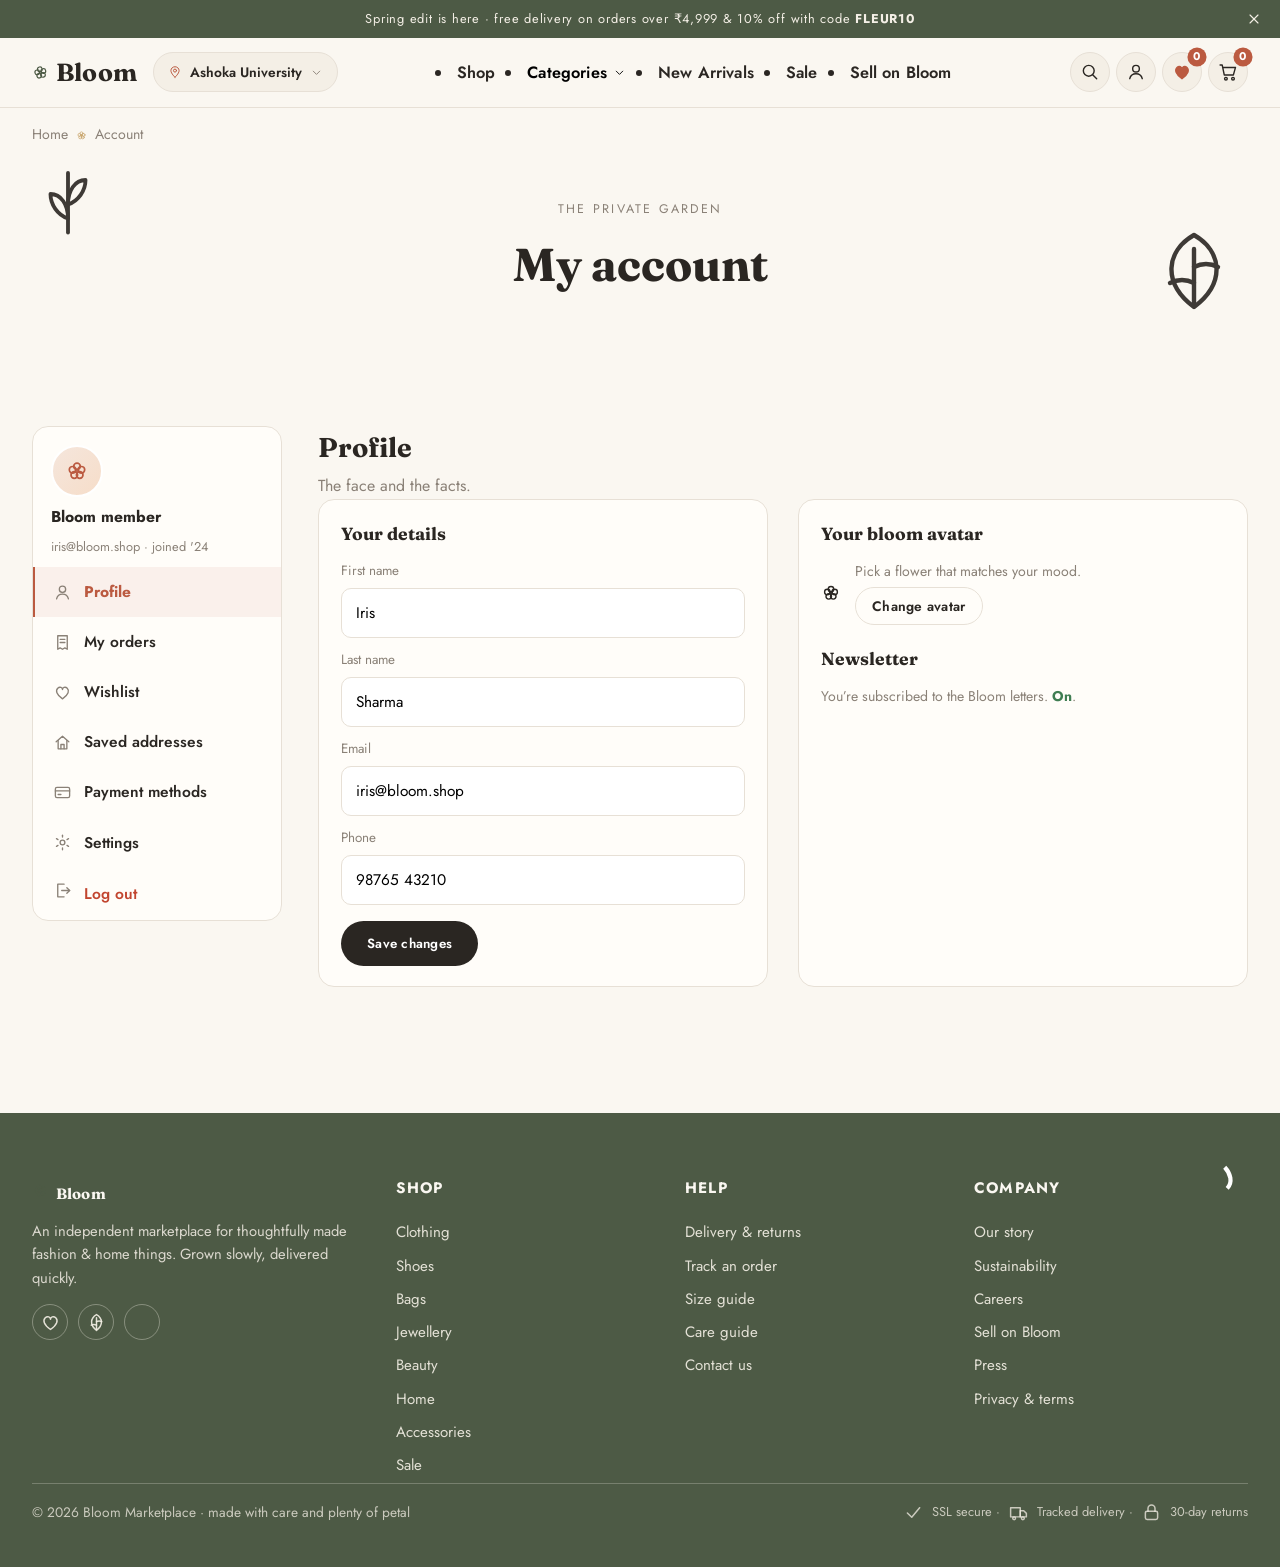
==== account.html @ 0a45152a "Bloom university marketplace: catalog, filters, INR/Indian sizes, SVG icons, Sell on Bloom - 75-prod" ====
<!DOCTYPE html>
<html lang="en">
<head>
<meta charset="UTF-8">
<meta name="viewport" content="width=device-width, initial-scale=1">
<link rel="icon" type="image/svg+xml" href="favicon.svg">
<link rel="apple-touch-icon" href="favicon.svg">
<title>My account · Bloom</title>
<meta name="description" content="Manage your Bloom account, orders and saved items.">
<link rel="preconnect" href="https://fonts.googleapis.com">
<link rel="preconnect" href="https://fonts.gstatic.com" crossorigin>
<link href="https://fonts.googleapis.com/css2?family=Fraunces:opsz,wght@9..144,100..900&family=Jost:ital,wght@0,200..600;1,200..600&display=swap" rel="stylesheet">
<link rel="stylesheet" href="css/style.css?v=20260916j">
<link rel="stylesheet" href="css/responsive.css?v=20260916j">
</head>
<body data-page="account">

<div id="app-header"></div>

<main>
  <div class="container">
    <nav class="breadcrumbs" aria-label="Breadcrumb">
      <a href="index.html">Home</a><span class="sep" data-icon="flower" data-icon-class="i-xs"></span><span class="crumb-current">Account</span>
    </nav>
  </div>

  <section class="page-hero">
    <span class="deco-leaf-tl" data-icon="sprig"></span>
    <span class="deco-leaf-c" style="right:3%;bottom:6%" data-icon="leaf"></span>
    <div class="container">
      <p class="eyebrow">the private garden</p>
      <h1>My account</h1>
    </div>
  </section>

  <section class="section">
    <div class="container">
      <div class="acct-layout">

        <!-- ====== SIDE NAV ====== -->
        <nav class="acct-nav" aria-label="Account sections">
          <div class="acct-face">
            <span class="avatar acct-avatar-big" data-icon="flower"></span>
            <b>Bloom member</b>
            <small>iris@bloom.shop · joined '24</small>
          </div>
          <a href="#" data-tab="profile" class="on"><span class="acct-ico" data-icon="user"></span> Profile</a>
          <a href="#" data-tab="orders"><span class="acct-ico" data-icon="orders"></span> My orders</a>
          <a href="#" data-tab="wishlist"><span class="acct-ico" data-icon="heart"></span> Wishlist</a>
          <a href="#" data-tab="addresses"><span class="acct-ico" data-icon="home"></span> Saved addresses</a>
          <a href="#" data-tab="payments"><span class="acct-ico" data-icon="card"></span> Payment methods</a>
          <a href="#" data-tab="settings"><span class="acct-ico" data-icon="settings"></span> Settings</a>
          <a href="index.html" data-logout style="color:var(--danger)"><span><span class="acct-ico" data-icon="logout"></span></span> Log out</a>
        </nav>

        <!-- ====== PANELS ====== -->
        <div class="acct-panels">

          <div class="acct-panel on" data-panel="profile">
            <h2>Profile</h2>
            <p class="panel-sub">The face and the facts.</p>
            <div class="profile-grid">
              <div class="profile-card">
                <h3>Your details</h3>
                <form class="profile-form">
                  <label class="field"><span>First name</span><input type="text" name="fname" value="Iris" placeholder="First name"></label>
                  <label class="field"><span>Last name</span><input type="text" name="lname" value="Sharma" placeholder="Last name"></label>
                  <label class="field"><span>Email</span><input type="email" name="email" value="iris@bloom.shop"></label>
                  <label class="field"><span>Phone</span><input type="tel" name="phone" value="98765 43210"></label>
                  <button class="btn btn-primary" type="submit">Save changes</button>
                </form>
              </div>
              <div class="profile-card">
                <h3>Your bloom avatar</h3>
                <div class="avatar-edit">
                  <span class="avatar acct-avatar-big" style="font-size:2rem" data-icon="flower"></span>
                  <div>
                    <p style="color:var(--muted);font-size:.88rem">Pick a flower that matches your mood.</p>
                    <button class="btn btn-light btn-sm" data-change-avatar type="button">Change avatar</button>
                  </div>
                </div>
                <h3 style="margin-top:20px">Newsletter</h3>
                <p style="color:var(--muted);font-size:.88rem">You’re subscribed to the Bloom letters. <b style="color:var(--good)">On</b>.</p>
              </div>
            </div>
          </div>

          <div class="acct-panel" data-panel="orders">
            <h2>My orders</h2>
            <p class="panel-sub">Everything you’ve ever wrapped up.</p>
            <div class="orders-wrap" style="margin-top:14px"></div>
          </div>

          <div class="acct-panel" data-panel="wishlist">
            <h2>Wishlist</h2>
            <p class="panel-sub"><span class="wishlist-count">0 items</span> saved for later.</p>
            <div class="acct-wishlist-wrap" style="margin-top:16px"></div>
          </div>

          <div class="acct-panel" data-panel="addresses">
            <h2>Saved addresses</h2>
            <p class="panel-sub">Your delivery spots, kept tidy.</p>
            <div class="addresses-wrap" style="margin-top:16px;display:grid;gap:16px"></div>
          </div>

          <div class="acct-panel" data-panel="payments">
            <h2>Payment methods</h2>
            <p class="panel-sub">Cards and accounts on file.</p>
            <div class="payments-wrap" style="margin-top:16px;display:grid;gap:16px"></div>
          </div>

          <div class="acct-panel" data-panel="settings">
            <h2>Settings</h2>
            <p class="panel-sub">Tune Bloom to taste.</p>
            <form class="settings-form" style="margin-top:14px">
              <div class="profile-card">
                <h3>Notifications</h3>
                <label class="filter-check"><input type="checkbox" data-setting="restock"><span><b>Restock alerts</b> <small style="color:var(--muted)">let me know when saved sizes return</small></span></label>
                <label class="filter-check"><input type="checkbox" data-setting="weekly" checked><span><b>Weekly Bloom letter</b> <small style="color:var(--muted)">the good, small-brand finds</small></span></label>
                <label class="filter-check"><input type="checkbox" data-setting="sale"><span><b>Sale whispers</b> <small style="color:var(--muted)">private access to markdowns</small></span></label>
              </div>
              <div class="profile-card">
                <h3>Privacy</h3>
                <label class="filter-check"><input type="checkbox" data-setting="personalised"><span><b>Personalised picks</b> <small style="color:var(--muted)">recommendations from your browsing</small></span></label>
                <label class="filter-check"><input type="checkbox" data-setting="third"><span><b>Data sharing</b> <small style="color:var(--muted)">share aggregated data with partners</small></span></label>
              </div>
              <button class="btn btn-primary" type="submit">Save settings</button>
            </form>
          </div>
        </div>
      </div>
    </div>
  </section>
</main>

<div id="app-footer"></div>

<script src="js/products.js?v=20260916j"></script>
<script src="js/marketplace.js?v=20260916j"></script>
<script src="js/app.js?v=20260916j"></script>
<script src="js/cart.js?v=20260916j"></script>
<script src="js/wishlist.js?v=20260916j"></script>
<script>App.applyAvatar();</script>
<script>App.boot()</script>
</body>
</html>
---- css/style.css ----
/* ============================================================
   Bloom · Marketplace
   Main stylesheet
   ============================================================ */

/* ---------- Design tokens ---------- */
:root {
  --cream: #faf7f1;
  --cream-2: #f4efe6;
  --paper: #fffdf9;
  --ink: #2a2622;
  --muted: #8a8177;
  --line: #e7e0d6;
  --rose: #bb5a40;
  --rose-soft: #d98a6f;
  --sage: #7c8a6f;
  --sage-deep: #4d5a45;
  --gold: #c9a56b;
  --blush: #f5e6dc;
  --good: #3f7d52;
  --danger: #c2452f;
  --radius: 16px;
  --radius-sm: 9px;
  --shadow: 0 10px 30px rgba(42, 38, 34, 0.12);
  --shadow-soft: 0 4px 16px rgba(42, 38, 34, 0.07);
  --font-display: 'Fraunces', 'Georgia', serif;
  --font-body: 'Jost', 'Avenir Next', 'Segoe UI', sans-serif;
  --nav-h: 74px;
}

/* ---------- Reset & base ---------- */
* { margin: 0; padding: 0; box-sizing: border-box; }
html { scroll-behavior: smooth; }
body {
  font-family: var(--font-body);
  background: var(--cream);
  color: var(--ink);
  font-size: 16px;
  line-height: 1.55;
  -webkit-font-smoothing: antialiased;
}
::selection { background: var(--rose); color: #fff; }

h1, h2, h3, h4 { font-family: var(--font-display); color: var(--ink); }
h1 { font-size: clamp(2.4rem, 5vw, 4rem); }
h2 { font-size: clamp(1.7rem, 3.4vw, 2.6rem); }
h3 { font-size: 1.35rem; }

a { color: inherit; text-decoration: none; }
button { font-family: var(--font-body); cursor: pointer; }
input, select, textarea { font-family: var(--font-body); }

img { display: block; max-width: 100%; }
.img-soft { filter: saturate(.86) sepia(.08) contrast(1.02); }

.container { width: min(1240px, 100% - 64px); margin: 0 auto; }
@media (min-width: 1400px) { .container { width: min(1280px, 100% - 96px); } }

.eyebrow {
  display: inline-flex; align-items: center; gap: 8px;
  font-size: .78rem; letter-spacing: .18em; text-transform: uppercase;
  color: var(--sage-deep);
}
.eyebrow::before, .eyebrow::after { font-size: .85rem; color: var(--gold); }

/* Hidden utility for screen readers */
.sr-only { position: absolute; width: 1px; height: 1px; overflow: hidden; clip: rect(0 0 0 0); }

/* ---------- Floral decorative SVG (reused) ---------- */
.deco-leaf-c, .deco-leaf-tl, .deco-flower {
  position: absolute; pointer-events: none; opacity: .9;
}
.deco-leaf-c { width: 96px; height: 96px; }
.deco-leaf-c svg, .deco-leaf-tl svg, .deco-flower svg { width: 100%; height: 100%; stroke-width: 1.1; }
.deco-leaf-tl { width: 84px; height: 84px; }
.deco-flower { width: 54px; height: 54px; }

/* Subtle botanical background (very light) */
.pattern-botanical {
  background-image: url("data:image/svg+xml,%3Csvg xmlns='http://www.w3.org/2000/svg' width='180' height='180' viewBox='0 0 180 180'%3E%3Cg fill='none' stroke='%23c9a56b' stroke-width='1.1' opacity='0.16'%3E%3Cpath d='M30 40 C 44 30 56 36 66 40 74 36 84 42 88 50 C 80 62 66 64 52 60 44 52 36 56 30 62'/%3E%3Cpath d='M110 120 C 122 108 132 114 140 118 146 122 150 128 C 144 140 132 142 122 138 114 130 110 124'/%3E%3Ccircle cx='60' cy='130' r='14'/%3E%3Ccircle cx='60' cy='130' r='7'/%3E%3Ccircle cx='137' cy='55' r='10'/%3E%3C/g%3E%3C/svg%3E");
}

/* ---------- Buttons ---------- */
.btn {
  display: inline-flex; align-items: center; justify-content: center; gap: 9px;
  font-weight: 600; letter-spacing: .02em;
  border: 0; border-radius: 999px; padding: 13px 26px;
  transition: transform .18s ease, background .2s ease, box-shadow .2s ease, color .2s;
  will-change: transform;
}
.btn:active { transform: scale(.97); }
.btn-primary { background: var(--ink); color: #fff; }
.btn-primary:hover { background: var(--rose); transform: translateY(-1px); box-shadow: var(--shadow-soft); }
.btn-rose { background: var(--rose); color: #fff; }
.btn-rose:hover { background: #a84a32; transform: translateY(-1px); box-shadow: var(--shadow-soft); }
.btn-outline { background: transparent; color: var(--ink); border: 1.5px solid var(--ink); }
.btn-outline:hover { background: var(--ink); color: #fff; transform: translateY(-1px); }
.btn-sage { background: var(--sage); color: #fff; }
.btn-sage:hover { background: var(--sage-deep); transform: translateY(-1px); }
.btn-light { background: var(--paper); color: var(--ink); border: 1.5px solid var(--line); }
.btn-light:hover { border-color: var(--ink); color: var(--ink); }
.btn-ghost { background: transparent; color: var(--ink); }
.btn-ghost:hover { color: var(--rose); }
.btn-sm { padding: 8px 16px; font-size: .86rem; }
.btn-lg { padding: 16px 34px; font-size: 1.02rem; }
.btn-block { width: 100%; }
.btn-icon {
  width: 38px; height: 38px; border-radius: 50%;
  background: #fff; border: 1px solid var(--line); display: inline-flex;
  align-items: center; justify-content: center; transition: all .2s;
}
.btn-icon:hover { border-color: var(--rose); color: var(--rose); }
.btn[disabled] { opacity: .45; pointer-events: none; }

.icon { width: 21px; height: 21px; }
[data-icon] { display: inline-flex; align-items: center; justify-content: center; }
[data-icon] svg { display: block; }
.i { width: 20px; height: 20px; }
.i-xs { width: 13px; height: 13px; }
.i-sm { width: 16px; height: 16px; }
.i-lg { width: 26px; height: 26px; }
.i-xl { width: 44px; height: 44px; }
.star-ico { width: 15px; height: 15px; color: var(--gold); }
.star-ico.empty { color: #d9cfc0; }
.wish-ico { width: 19px; height: 19px; color: var(--ink); }
.wish-heart.liked .wish-ico { color: var(--rose); }
.p-wishlist .wish-ico { margin-right: 6px; }
.btn-ic svg, .link-all svg { width: 15px; height: 15px; }
.toast-thumb { width: 44px; height: 52px; object-fit: cover; border-radius: 8px; margin-left: 2px; }
.toast-ico { width: 22px; height: 22px; }
.dotc { display: inline-block; width: 11px; height: 11px; border-radius: 50%; margin: 0 0 0 6px; border: 1px solid rgba(0,0,0,.25); vertical-align: middle; }
.stars-num { font-size: .82rem; font-weight: 650; color: var(--rose); }
.no-results.small { padding: 26px 16px; }

/* ---------- Announcement bar ---------- */
.announce {
  background: var(--sage-deep); color: #f4efe6; text-align: center;
  font-size: .8rem; letter-spacing: .06em; padding: 9px 0; position: relative;
}
.announce .close-announce { position: absolute; right: 18px; top: 50%; transform: translateY(-50%); background: none; border: 0; color: #f4efe6; cursor: pointer; font-size: 1rem; }

/* ---------- Navigation ---------- */
.nav-inner { display: flex; align-items: center; gap: 16px; padding: 13px 0; }
.nav-action.nav-mobile-toggle { display: none; }
.nav-left { display: flex; align-items: center; gap: 14px; }
.nav-actions { display: flex; align-items: center; gap: 6px; margin-left: auto; }
.nav-links { display: flex; flex: 1; justify-content: center; gap: 24px; align-items: center; position: relative; }
.nav-links > li { position: relative; }

.nav-link {
  background: none;
  border: 0;
  cursor: pointer;
  display: inline-flex; align-items: center; gap: 6px;
  font-weight: 580; font-size: 1.02rem; letter-spacing: .01em;
  padding: 9px 4px; position: relative;
}
.nav-link::after {
  content: ''; position: absolute; left: 10%; bottom: -2px; width: 0; height: 1.6px;
  background: var(--rose); transition: width .25s ease;
}
.nav-link:hover::after,
.nav-link.active::after { width: 80%; }
.nav-link:hover, .nav-link.active { color: var(--rose); }

.nav-icon { width: 22px; height: 22px; stroke: currentColor; fill: none; transition: color .2s, transform .2s; }
.nav-action { position: relative; width: 40px; height: 40px; border-radius: 50%; background: var(--cream-2); border: 1.5px solid var(--line); color: var(--ink); display: inline-flex; align-items: center; justify-content: center; transition: transform .2s, color .2s, border-color .2s, background .2s; }
.nav-action:hover { color: var(--rose); border-color: var(--rose); background: var(--blush); transform: translateY(-1px); }
.nav-action svg { width: 19px; height: 19px; }
.nav-action .nav-emoji svg { width: 20px; height: 20px; }
.nav-action .wish-emoji svg { color: var(--rose); }
.nav-badge-chev { width: 13px; height: 13px; }
.nav-action .count-badge { top: -5px; right: -5px; }
.count-badge {
  position: absolute; top: -1px; right: -1px; min-width: 18px; height: 18px; line-height: 18px;
  border-radius: 10px; background: var(--rose); color: #fff; font-size: .66rem; text-align: center; font-weight: 700;
  transform: scale(1.06);
}

.logo { font-family: var(--font-display); font-size: 1.55rem; font-weight: 700; letter-spacing: .01em; line-height: 1; }
.logo .logo-mark { color: var(--sage-deep); margin-right: 7px; display: inline-flex; transform: rotate(-12deg); }
.logo .logo-mark svg { width: 17px; height: 17px; }

.brand-underline { position: relative; padding-bottom: 2px; }

/* Mega menu */
.mega {
  position: absolute; left: -20px; top: 100%; z-index: 60;
  background: var(--paper); border: 1px solid var(--line);
  min-width: 560px; padding: 26px 30px; border-radius: 18px;
  box-shadow: 0 18px 40px rgba(42,38,34,.16);
  opacity: 0; visibility: hidden; transform: translateY(8px);
  transition: opacity .2s, transform .2s, visibility .2s;
}
ul.nav-links li:hover > .mega,
ul.nav-links li.open > .mega { opacity: 1; visibility: visible; transform: translateY(0); }
.mega-grid { display: grid; grid-template-columns: repeat(3, 1fr); gap: 8px 26px; }
.mega a { display: block; font-size: .98rem; padding: 7px 4px; border-radius: 8px; color: var(--ink); }
.mega a:hover { color: var(--rose); background: rgba(187,90,64,.07); }
.mega-hed { font-family: var(--font-display); font-size: .8rem; letter-spacing: .12em; text-transform: uppercase; color: var(--sage-deep); margin: 8px 0 14px; }

/* Simple dropdown (Account) */
.dropdown { position: relative; }
.dropdown-menu {
  position: absolute; right: 0; top: 100%; min-width: 216px;
  background: var(--paper); border: 1px solid var(--line); border-radius: 14px;
  box-shadow: var(--shadow); padding: 14px 0; z-index: 70;
  opacity: 0; visibility: hidden; transform: translateY(8px); transition: all .2s;
}
.dropdown.open .dropdown-menu,
.link-drop:hover .dropdown-menu { opacity: 1; visibility: visible; transform: translateY(0); }
.dropdown-menu a { display: block; font-size: .96rem; padding: 9px 16px; }
.dropdown-menu a:hover { background: var(--blush); color: var(--rose); }
.dropdown-menu .divider { height: 1px; background: var(--line); margin: 8px 12px; }

/* Sticky nav wrapper */
.sticky { position: sticky; top: 0; z-index: 90; background: var(--cream); border-bottom: 1px solid var(--line); }
body.nav-scrolled .sticky { box-shadow: 0 6px 18px rgba(42,38,34,.08); }

.nav-search {
  position: absolute; inset: calc(100% + 12px) 36px auto auto;
  background: var(--paper); border: 1px solid var(--line); border-radius: 14px;
  padding: 12px 16px; z-index: 95; width: 380px; box-shadow: var(--shadow);
  opacity: 0; visibility: hidden; transform: translateY(6px); transition: all .2s;
}
.nav-search.open { opacity: 1; visibility: visible; transform: translateY(0); }
.nav-search input { width: 100%; border: 0; border-bottom: 1.5px solid var(--ink); padding: 10px 0; font-size: 1rem; background: transparent; outline: none; }
.nav-search input::placeholder { color: var(--muted); }
.nav-search .search-results { margin-top: 14px; max-height: 320px; overflow: auto; }
.nav-search .search-results a {
  display: flex; align-items: center; gap: 12px; padding: 9px 8px; border-radius: 10px;
}
.nav-search .search-results a:hover { background: var(--blush); }
.nav-search .search-results img { width: 42px; height: 52px; object-fit: cover; border-radius: 6px; }
.nav-search .search-results b { font-size: .92rem; display: block; }
.nav-search .search-results small { color: var(--muted); }
.nav-search .no-hits { color: var(--muted); font-size: .9rem; padding: 12px 0; }
.nav-search .clear-search { margin-top: 10px; font-size: .86rem; color: var(--rose); text-decoration: underline; background: none; border: 0; cursor: pointer; }

/* Mobile menu */
.mobile-menu { display: none; }
.menu-panel {
  position: fixed; inset: 0 0 0 0; z-index: 200; background: rgba(42,38,34,.45);
  opacity: 0; visibility: hidden; transition: opacity .25s;
}
.menu-panel.open { opacity: 1; visibility: visible; }
.menu-panel .sheet {
  position: fixed; left: 0; top: 0; bottom: 0; width: min(84vw, 360px);
  background: var(--paper); transform: translateX(-100%); transition: transform .3s;
  overflow-y: auto; padding: 24px 26px; z-index: 3;
}
.menu-panel.open .sheet { transform: translateX(0); }
.sheet .sheet-close { position: sticky; top: 10px; text-align: right; }
.sheet nav a,
.sheet .sheet-nav a { display: block; padding: 13px 6px; font-size: 1.06rem; font-weight: 550; border-bottom: 1px solid var(--line); }
.sheet .sheet-nav .has-sub { display: flex; justify-content: space-between; align-items: center; cursor: pointer; }
.sheet .sub { padding-left: 18px; color: var(--muted); font-size: .96rem; max-height: 0; overflow: hidden; transition: max-height .25s; }
.sheet .has-sub.open .chev { transform: rotate(90deg); }

/* ---------- Cart drawer ---------- */
.drawer-veil {
  position: fixed; inset: 0; background: rgba(42,38,34,.5); z-index: 100;
  opacity: 0; visibility: hidden; transition: opacity .25s;
}
.drawer-veil.open { opacity: 1; visibility: visible; }
.cart-drawer {
  position: fixed; top: 0; right: 0; bottom: 0; width: min(430px, 100%);
  background: var(--paper); z-index: 101; display: flex; flex-direction: column;
  transform: translateX(110%); transition: transform .34s cubic-bezier(.2,.7,.2,1);
  box-shadow: 0 0 34px rgba(42,38,34,.2);
}
.cart-drawer.open { transform: translateX(0); }
.drawer-head { display: flex; align-items: center; justify-content: space-between; padding: 20px 24px; border-bottom: 1px solid var(--line); }
.drawer-head h3 { font-size: 1.25rem; }
.drawer-body { flex: 1; overflow-y: auto; padding: 6px 22px; }
.drawer-foot { padding: 18px 24px 26px; border-top: 1px solid var(--line); background: linear-gradient(180deg, transparent, var(--cream) 18%); }
.drawer-foot .row { display: flex; justify-content: space-between; }
.drawer-foot .btn { flex: 1; }
.drawer-item { display: grid; grid-template-columns: 78px 1fr auto; gap: 13px; align-items: center; padding: 14px 6px; border-bottom: 1px solid var(--line); }
.drawer-item img { width: 78px; height: 96px; object-fit: cover; border-radius: 8px; }
.drawer-item .di-name { font-weight: 600; font-size: .92rem; }
.drawer-item .di-meta { color: var(--muted); font-size: .8rem; margin-top: 3px; }
.drawer-item .qty-wrap { display: inline-flex; align-items: center; gap: 5px; margin-top: 6px; }
.drawer-item .qty-wrap button { width: 22px; height: 22px; border-radius: 50%; border: 1px solid var(--line); background: #fff; font-size: .82rem; }
.drawer-item .qty-wrap span { min-width: 20px; text-align: center; font-size: .86rem; }
.drawer-item .di-price { font-weight: 700; }
.drawer-item .di-remove { background: none; border: 0; color: var(--danger); cursor: pointer; font-size: .84rem; text-decoration: underline; }
.drawer-empty { text-align: center; padding: 48px 12px; color: var(--muted); }

/* ---------- Hero ---------- */
.hero {
  position: relative; overflow: hidden;
  background:
    radial-gradient(140% 120% at 92% 12%, rgba(124,138,111,.16), transparent 60%),
    radial-gradient(120% 130% at 4% 108%, rgba(187,90,64,.10), transparent 55%),
    var(--cream);
  padding: clamp(70px, 11vw, 150px) 0 clamp(70px, 10vw, 130px);
}
.hero .deco-leaf-c { right: 6%; top: 3%; transform: rotate(18deg); }
.hero .deco-leaf-tl { left: 2.5%; bottom: 4%; transform: rotate(-16deg); }
.hero .deco-flower { right: 2.5%; bottom: 6%; }
.hero-grid { display: grid; grid-template-columns: 1.06fr 0.94fr; gap: clamp(24px, 5vw, 70px); align-items: center; }
.hero-copy .kicker { font-family: var(--font-body); letter-spacing: .2em; text-transform: uppercase; font-size: .78rem; color: var(--sage-deep); display: flex; align-items: center; gap: 10px; }
.hero-copy h1 { margin-top: 18px; }
.hero-copy h1 em { font-family: var(--font-display); font-style: italic; color: var(--rose); }
.hero-copy p.tagline { margin-top: 18px; font-size: 1.08rem; color: var(--ink); max-width: 46ch; }
.hero-cta { display: flex; gap: 14px; margin-top: 28px; flex-wrap: wrap; }
.hero-note { margin-top: 26px; display: flex; align-items: center; gap: 10px; color: var(--muted); font-size: .9rem; }
.hero-note .avatars { display: flex; }
.hero-note .avatars span { width: 30px; height: 30px; margin-left: -6px; border-radius: 50%; background: linear-gradient(135deg, var(--blush), #ffe9db); border: 1.5px solid #fff; display: inline-flex; align-items: center; justify-content: center; font-size: .8rem; }
.hero-visual {
  position: relative; border-radius: 26px; overflow: hidden;
  box-shadow: var(--shadow); border: 1px solid var(--line);
}
.hero-visual img { width: 100%; height: 520px; object-fit: cover; }
.hero-visual::after { content: ''; position: absolute; inset: 0; background: linear-gradient(180deg, transparent 60%, rgba(124,138,111,.35)); }
.hero-card {
  position: absolute; right: -14px; bottom: 20px; background: var(--paper);
  border-radius: 16px; padding: 14px 18px; box-shadow: var(--shadow); max-width: 210px;
}
.hero-card b { display: block; font-size: .92rem; }
.hero-card small { color: var(--muted); font-size: .78rem; }
.hero-card .stars { color: var(--gold); font-size: .8rem; letter-spacing: 2px; }
.hero-badge svg { width: 12px; height: 12px; color: var(--rose); }
.hero-badge {
  position: absolute; left: 18px; top: 18px; display: inline-flex; align-items: center; gap: 6px;
  background: rgba(255,255,255,.92); padding: 7px 14px; border-radius: 999px; font-size: .78rem; font-weight: 600;
}
.scroll-hint { position: absolute; bottom: -34px; left: 0; right: 0; text-align: center; color: var(--muted); font-size: .82rem; display: flex; align-items: center; gap: 8px; justify-content: center; }

.drawer-sub { display: flex; justify-content: space-between; align-items: center; padding: 10px 0; font-size: 1.02rem; }
.drawer-sub b { font-weight: 800; }
.drawer-actions { display: flex; gap: 10px; }
.drawer-actions .btn { flex: 1; }
.drawer-right { text-align: right; display: flex; flex-direction: column; align-items: flex-end; gap: 6px; }

/* ---------- Section shell ---------- */
.section { padding: clamp(60px, 8vw, 96px) 0; }
.section-head { text-align: center; margin-bottom: clamp(26px, 4vw, 44px); position: relative; }
.section-head .eyebrow { display: block; }
.section-head h2 { margin-top: 10px; display: flex; align-items: center; gap: 12px; }
.section-head h2 .twig { font-size: 1.1rem; flex: none; }
.section-head p { color: var(--muted); max-width: 52ch; margin: 10px auto 0; text-align: center; }
.section-head .link-all { position: absolute; right: 8px; top: 12px; font-size: .92rem; color: var(--rose); display: inline-flex; align-items: center; gap: 6px; }
.section-head .link-all:hover { color: var(--ink); }

/* ---------- Category cards ---------- */
.cat-grid { display: grid; grid-template-columns: repeat(auto-fill, minmax(150px, 1fr)); gap: 18px; }
.cat-card {
  position: relative; border-radius: var(--radius); overflow: hidden; cursor: pointer;
  background: var(--paper); border: 1px solid var(--line);
  transition: transform .25s, box-shadow .25s; aspect-ratio: 4/5.1;
}
.cat-card img { width: 100%; height: 100%; object-fit: cover; transition: transform .5s ease; }
.cat-card:hover img { transform: scale(1.07); }
.cat-card::after { content: ''; position: absolute; inset: 0; background: linear-gradient(180deg, transparent 52%, rgba(42,38,34,.30)); }
.cat-card .cat-cap { position: absolute; left: 12px; right: 12px; bottom: 10px; display: flex; justify-content: space-between; align-items: center; }
.cat-card .cat-cap b { color: #fff; font-weight: 650; font-size: 1rem; text-shadow: 0 1px 1px rgba(42,38,34,.4); }
.cat-card .cat-cap span { color: rgba(255,255,255,.92); font-size: .78rem; display: flex; align-items: center; gap: 4px; }
.cat-ico svg { width: 22px; height: 22px; stroke-width: 1.5; }
.cat-card .cat-ico svg { color: #fff; }

/* ---------- Product card ---------- */
.product-card { position: relative; display: flex; flex-direction: column; }
.card-inner {
  position: relative; border-radius: var(--radius); overflow: hidden;
  background: var(--paper); border: 1px solid var(--line);
  transition: box-shadow .3s;
}
.card-inner .thumb { display: block; position: relative; padding-top: 128%; overflow: hidden; }
.card-inner img { position: absolute; inset: 0; width: 100%; height: 100%; object-fit: cover; transition: transform .55s ease, filter .4s; }
.card-inner:hover img { transform: scale(1.07) rotate(.6deg); }
.card-inner:hover .thumb::after { opacity: .25; }
.card-inner .thumb::after { content: ''; position: absolute; inset: 0; background: radial-gradient(circle at 50% 62%, rgba(124,138,111,.0), rgba(124,138,111,.22)); opacity: 0; transition: opacity .4s; }

.card-badges { position: absolute; top: 12px; left: 12px; display: flex; flex-direction: column; align-items: flex-start; gap: 6px; z-index: 3; }
.badge { font-size: .7rem; font-weight: 700; letter-spacing: .04em; padding: 4px 9px; border-radius: 999px; }
.badge-new { background: var(--sage); color: #fff; }
.badge-sale { background: var(--rose); color: #fff; }
.badge-out { background: rgba(42,38,34,.85); color: #fff; }

.wish-heart {
  position: absolute; top: 11px; right: 11px; z-index: 3;
  width: 36px; height: 36px; border-radius: 50%;
  background: rgba(255,255,255,.94); border: 1px solid var(--line);
  display: inline-flex; align-items: center; justify-content: center;
  transition: all .2s;
}
.wish-heart:hover { transform: scale(1.12); border-color: var(--rose); }
.wish-heart.liked { background: var(--blush); color: var(--rose); border-color: #e9c8b4; }
.wish-heart.liked .heart-ico { transform: scale(1.1); color: var(--rose); }

.card-actions { position: absolute; left: 12px; right: 12px; bottom: 12px; z-index: 3;
  display: flex; flex-direction: column; gap: 7px; align-items: stretch;
  transition: opacity .22s ease, transform .22s ease, box-shadow .22s ease; }
@media (hover: hover) and (pointer: fine) {
  .card-actions { opacity: 0; transform: translateY(10px); }
  .card-inner:hover .card-actions { opacity: 1; transform: translateY(0); }
}
.reduced-motion .card-actions { opacity: 1; transform: none; }
.card-actions .card-actions-add {
  background: var(--ink); color: #fff; border: 0; border-radius: 999px; font-weight: 600;
  font-size: .84rem; padding: 10px 14px; display: inline-flex; align-items: center; gap: 8px;
  transition: all .2s; cursor: pointer;
}
.card-actions .card-actions-add:hover { background: var(--rose); }
.card-actions .card-actions-add.added { background: var(--good); }
.card-actions .btn { font-size: .84rem; }
.card-actions .btn-mini { display: flex; justify-content: space-between; gap: 8px; background: rgba(255,255,255,.95); color: var(--ink); border: 1px solid var(--line); }
.card-actions .btn-mini:hover { border-color: var(--ink); }

.card-body { padding: 0 4px 2px; }
.card-body .cat { color: var(--muted); font-size: .74rem; text-transform: uppercase; letter-spacing: .1em; }
.card-body a.name { font-family: var(--font-display); font-size: 1.06rem; font-weight: 650; line-height: 1.22; }
.card-body a.name:hover { color: var(--rose); }
.card-body .brand { color: var(--sage-deep); font-size: .8rem; }
.brand-line { display: flex; align-items: center; gap: 6px; margin-top: 2px; min-height: 18px; }
.brand-line .brand { color: var(--sage-deep); font-size: .8rem; }
.brand-line .brand-rate { color: var(--gold); font-size: .8rem; font-weight: 650; }
.list-row-card .brand-line { min-height: 0; }
.card-price { margin-top: 6px; display: flex; align-items: center; gap: 7px; flex-wrap: wrap; }
.price-now { font-weight: 800; font-size: 1.02rem; color: var(--ink); }
.price-was { color: var(--muted); font-size: .88rem; text-decoration: line-through; }
.price-disc { color: var(--rose); font-size: .78rem; font-weight: 700; background: rgba(187,90,64,.12); padding: 2px 6px; border-radius: 6px; }
.card-rating { display: flex; align-items: center; gap: 6px; margin-top: 5px; }
.stars { color: var(--gold); font-size: .86rem; letter-spacing: 1.5px; }
.star-ico { width: 15px; height: 15px; color: var(--gold); fill: var(--gold); }

/* Hover states with reduced-motion support */
@media (hover: hover) {
  /* progressive enhancement note */
}
.reduced-motion .card-actions { opacity: 1; }

/* ---------- Editorial / trending ---------- */
.editorial-grid { display: grid; grid-template-columns: repeat(auto-fit, minmax(320px, 1fr)); gap: 26px; align-items: stretch; }
.ed-card {
  background: var(--paper); border: 1px solid var(--line); border-radius: 22px; overflow: hidden;
  transition: transform .3s, box-shadow .3s;
}
.ed-card:hover { transform: translateY(-5px); box-shadow: var(--shadow); border-color: #d9cfc0; }
.ed-card .ed-media { position: relative; }
.ed-card .ed-media img { width: 100%; height: 340px; object-fit: cover; transition: transform .6s; }
.ed-card:hover .ed-media img { transform: scale(1.05); }
.ed-card .ed-tag { position: absolute; left: 14px; top: 14px; background: var(--paper); border: 1px solid var(--line); color: var(--sage-deep); font-size: .72rem; letter-spacing: .14em; text-transform: uppercase; padding: 5px 11px; border-radius: 999px; }
.ed-card .ed-body { padding: 20px 22px; }
.ed-card h3 { font-size: 1.18rem; margin-bottom: 8px; }
.ed-card p { color: var(--muted); font-size: .92rem; line-height: 1.5; }
.ed-card .ed-link { display: inline-flex; align-items: center; gap: 7px; margin-top: 12px; color: var(--rose); font-weight: 600; font-size: .9rem; }
.ed-card .ed-link:hover { color: var(--ink); }

.feature-slab {
  display: grid; grid-template-columns: repeat(12, 1fr); gap: 24px; align-items: center;
  border: 1px solid var(--line); border-radius: 26px; overflow: hidden; background: var(--paper);
}
.feature-media { grid-column: span 6; position: relative; min-height: 420px; }
.feature-media img { position: absolute; inset: 0; width: 100%; height: 100%; object-fit: cover; }
.feature-media .deco-flower { right: 8%; top: 6%; }
.feature-copy { grid-column: span 6; padding: 46px 52px; }
.feature-copy .eyebrow { display: inline-flex; align-items: center; gap: 8px; }
.feature-copy h2 { margin-top: 14px; }
.feature-copy h2 em { font-style: italic; color: var(--rose); }
.feature-copy p { color: var(--muted); margin-top: 14px; font-size: 1.02rem; line-height: 1.6; }
.feature-copy ul { margin-top: 16px; display: grid; gap: 8px; list-style: none; }
.feature-copy ul li { display: flex; align-items: center; gap: 10px; }
.feature-copy ul li svg { width: 18px; height: 18px; color: var(--sage-deep); stroke: var(--sage-deep); }
.feature-copy .feature-cta { margin-top: 24px; display: flex; gap: 12px; flex-wrap: wrap; }

/* ---------- Banner strip / marquee ---------- */
.marquee { position: relative; overflow: hidden; background: var(--sage-deep); color: var(--cream); padding: 15px 0; border-top: 3px double var(--gold); border-bottom: 3px double var(--gold); white-space: nowrap; }
.marquee .track { display: inline-block; animation: marquee 30s linear infinite; }
.marquee .track span { margin-right: 56px; font-family: var(--font-display); font-style: italic; font-size: 1.15rem; }
@keyframes marquee { from { transform: translateX(0); } to { transform: translateX(-50%); } }
.reduced-motion .marquee .track { animation: none; }

/* ---------- Perks row ---------- */
.perks { display: grid; grid-template-columns: repeat(4, 1fr); gap: 22px; }
.perk { display: flex; align-items: center; gap: 14px; }
.perk .perk-ico { width: 46px; height: 46px; flex: none; border-radius: 50%; background: var(--cream-2); display: inline-flex; align-items: center; justify-content: center; color: var(--sage-deep); }
.perk b { font-size: .96rem; display: block; }
.perk small { color: var(--muted); font-size: .82rem; }

/* ---------- Newsletter ---------- */
.newsletter {
  position: relative; border: 1px solid var(--line); border-radius: 22px;
  padding: 46px 40px; text-align: center; background: linear-gradient(120deg, var(--cream-2), var(--paper));
}
.newsletter .deco-flower { right: 4%; bottom: 8%; }
.newsletter h3 { font-size: 1.6rem; }
.newsletter p { color: var(--muted); max-width: 46ch; margin: 10px auto 0; font-size: .96rem; }
.newsletter form { display: flex; gap: 10px; max-width: 460px; margin: 18px auto 0; padding: 0 10px; }
.newsletter input { flex: 1; padding: 14px 18px; border: 1.5px solid var(--line); border-radius: 999px; background: #fff; font-size: .98rem; outline: none; }
.newsletter input:focus { border-color: var(--sage-deep); }

/* ---------- Breadcrumbs ---------- */
.breadcrumbs { display: flex; align-items: center; gap: 8px; flex-wrap: wrap; font-size: .88rem; color: var(--muted); padding: 16px 0 6px; }
.breadcrumbs a:hover { color: var(--rose); }
.breadcrumbs .sep { color: var(--gold); display: inline-flex; }
.breadcrumbs .sep svg { width: 11px; height: 11px; stroke-width: 1.6; }
.breadcrumbs .current { color: var(--ink); font-weight: 550; }

/* ---------- Page hero (small) ---------- */
.page-hero { text-align: center; padding: 40px 0 30px; position: relative; }
.page-hero .deco-leaf-tl { left: 2%; top: 4%; }
.page-hero .deco-leaf-c { right: 3%; bottom: 6%; }
.page-hero h1 { font-size: clamp(1.9rem, 3.6vw, 2.9rem); margin-top: 8px; }
.page-hero p { color: var(--muted); max-width: 50ch; margin: 8px auto 0; }

/* ---------- Shop page ---------- */
.shop-toolbar { display: flex; align-items: center; gap: 12px; flex-wrap: wrap; }
.shop-toolbar .count { height: 44px; min-width: 118px; padding: 0 16px; display: inline-flex; align-items: center; justify-content: center; font-size: .9rem; color: var(--muted); white-space: nowrap; background: var(--cream-2); border: 1.5px solid var(--line); border-radius: 999px; }
.shop-toolbar .spacer { flex: 1; }
.sort-select { height: 44px; min-width: 210px; padding: 0 16px; border: 1.5px solid var(--line); border-radius: 999px; background: #fff; font-size: .92rem; cursor: pointer; }
.shop-search-input { height: 44px; width: 224px; padding: 0 16px; border: 1.5px solid var(--line); border-radius: 999px; background: #fff; font-size: .92rem; transition: border-color .2s; }
.shop-search-input:focus { border-color: var(--sage-deep); }
.shop-toolbar .btn[data-filter-open] { height: 44px; padding: 0 20px; border-radius: 999px; }

.view-toggle { display: inline-flex; height: 44px; border: 1.5px solid var(--line); border-radius: 999px; overflow: hidden; }
.view-toggle button { width: 48px; height: 44px; border: 0; background: #fff; display: inline-flex; align-items: center; justify-content: center; font-size: 1.06rem; transition: background .2s, color .2s; }
.view-toggle button:not(.on) { color: var(--muted); background: #fff; }
.view-toggle button.on { background: var(--ink); color: #fff; }

.shop-layout { display: grid; grid-template-columns: 264px 1fr; gap: 34px; align-items: start; }

.filter-panel { position: sticky; top: calc(var(--nav-h) + 18px); padding: 0 0 8px; }
.filter-panel .filter-head { display: flex; justify-content: space-between; align-items: center; font-family: var(--font-display); font-size: 1.2rem; margin-bottom: 4px; }
.filter-panel .filter-head small { color: var(--rose); font-size: .78rem; cursor: pointer; text-decoration: underline; }

.filter-group { margin-bottom: 20px; border: 0; }
.filter-group summary {
  display: flex; justify-content: space-between; align-items: center; cursor: pointer;
  font-family: var(--font-body); font-weight: 650; font-size: .92rem; letter-spacing: .02em;
  padding: 10px 2px; list-style: none;
}
.filter-group summary::-webkit-details-marker { display: none; }
.filter-group summary .chev { transform: rotate(0); transition: transform .2s; }
.filter-group[open] summary .chev { transform: rotate(180deg); }
.filter-group .body { padding: 8px 4px; font-size: .92rem; }

.filter-check { display: flex; align-items: center; gap: 9px; padding: 7px 2px; cursor: pointer; }
.filter-check input { width: 17px; height: 17px; accent-color: var(--rose); }
.filter-check span { color: var(--ink); }
.filter-check small { color: var(--muted); }

.price-range-row { display: flex; gap: 10px; flex-wrap: nowrap; align-items: center; margin-bottom: 12px; }
.price-range-row input { width: 86px; padding: 8px 9px; border: 1.5px solid var(--line); border-radius: 9px; font-size: .9rem; }
.price-range-row button { border: 0; background: var(--rose); color: #fff; border-radius: 9px; padding: 8px 12px; font-size: .88rem; }
.price-slider { width: 100%; accent-color: var(--rose); }
.range-labels { display: flex; justify-content: space-between; font-size: .8rem; color: var(--muted); }

.star-filter { display: flex; align-items: center; gap: 8px; padding: 8px 2px; cursor: pointer; }
.star-filter input { width: 17px; height: 17px; accent-color: var(--rose); }

.swatch-filter { display: flex; align-items: center; gap: 8px; padding: 6px 2px; cursor: pointer; }
.swatch-filter input { accent-color: var(--rose); }
.swatches { display: flex; flex-wrap: wrap; gap: 7px; margin: 4px 2px 0; }
.swatch-label { position: relative; width: 24px; height: 24px; border-radius: 50%; cursor: pointer; border: 1.5px solid var(--line); display: inline-block; }
.swatch-label input { position: absolute; inset: 0; opacity: 0; cursor: pointer; width: 100%; height: 100%; margin: 0; }
.swatch-label .dot { position: absolute; inset: -3px; border-radius: 50%; border: 2px solid var(--rose); opacity: 0; }
.swatch-label input:checked ~ .dot { opacity: 1; }
.swatch-label.checked .dot { opacity: 1; }

.filter-reset { margin-top: 6px; display: block; width: 100%; padding: 10px; border: 1.5px solid var(--ink); border-radius: 10px; background: none; color: var(--ink); font-weight: 600; }
.filter-reset:hover { background: var(--ink); color: #fff; }

.grid-view { grid-template-columns: repeat(auto-fill, minmax(230px, 1fr)); }
.list-view { grid-template-columns: 1fr; }
.products-grid { display: var(--grid-display, grid); grid-template-columns: repeat(auto-fill, minmax(230px, 1fr)); gap: 26px; }
.products-grid.list-active { grid-template-columns: 1fr; }
.list-row-card { display: grid; grid-template-columns: 190px 1fr; gap: 22px; align-items: stretch; }
.list-row-card .card-inner { border-radius: 14px; }
.list-row-card .card-body { padding: 6px 4px 2px; }
.list-body-row { display: flex; flex-wrap: wrap; gap: 10px; margin-top: 10px; }
.list-body-row .btn { padding: 7px 16px; font-size: .84rem; }
.no-results {
  text-align: center; padding: 70px 20px; background: var(--cream-2); border-radius: 20px; border: 1px dashed #d9cfc0;
}
.no-results .flower-big { display: inline-flex; margin-bottom: 14px; color: var(--sage); }
.flower-big svg { width: 46px; height: 46px; stroke-width: 1.3; }
.no-results h3 { font-size: 1.35rem; }
.no-results p { color: var(--muted); margin-top: 8px; }
.no-results button { margin-top: 18px; }

/* filter drawer (mobile) */
.filter-veil {
  position: fixed; inset: 0; background: rgba(42,38,34,.5); z-index: 150;
  opacity: 0; visibility: hidden; transition: opacity .25s;
}
.filter-veil.open { opacity: 1; visibility: visible; }
.filter-drawer {
  position: fixed; right: 0; top: 0; bottom: 0; width: min(330px, 92%);
  background: var(--paper); z-index: 151; padding: 24px 22px; overflow-y: auto;
  transform: translateX(110%); transition: transform .3s; box-shadow: 0 0 30px rgba(42,38,34,.18);
}
.filter-drawer.open { transform: translateX(0); }
.filter-drawer .drawer-head { display: flex; justify-content: space-between; align-items: center; }
.filter-drawer .btn-apply { width: 100%; margin-top: 18px; }

/* ---------- Product page ---------- */
.product-layout { display: grid; grid-template-columns: 1fr 1.04fr; gap: clamp(28px, 5vw, 64px); align-items: start; }

.gallery { position: sticky; top: calc(var(--nav-h) + 20px); align-self: start; }
.gallery-main {
  position: relative; border-radius: var(--radius); overflow: hidden; border: 1px solid var(--line);
  aspect-ratio: 4/5; cursor: zoom-in; background: var(--paper);
}
.gallery-main img { width: 100%; height: 100%; object-fit: cover; transition: transform .4s; }
.gallery-main img.zoomed { transform: scale(1.9); transform-origin: var(--zx, 50%) var(--zy, 50%); }
.gallery-main small.zoom-hint { position: absolute; right: 12px; bottom: 12px; background: rgba(255,255,255,.9); font-size: .72rem; padding: 5px 10px; border-radius: 999px; color: var(--muted); }
.gallery-main .badges { position: absolute; top: 12px; left: 12px; display: flex; gap: 6px; }
.gallery-thumbs { display: flex; gap: 10px; margin-top: 12px; flex-wrap: wrap; }
.gallery-thumbs button {
  width: 76px; height: 94px; border-radius: 10px; overflow: hidden; border: 2px solid transparent;
  padding: 0; background: none; opacity: .72; transition: all .2s; cursor: pointer;
}
.gallery-thumbs button.on { border-color: var(--rose); opacity: 1; }
.gallery-thumbs button img { width: 100%; height: 100%; object-fit: cover; }
.gallery-tag { display: inline-flex; align-items: center; gap: 7px; font-size: .8rem; color: var(--muted); margin-top: 12px; }
.gallery-tag svg { color: var(--good); }
.gallery-tag svg { width: 16px; height: 16px; color: var(--good); stroke: var(--good); }

.product-info h1 { font-size: clamp(1.6rem, 2.6vw, 2.15rem); line-height: 1.15; }
.product-info .p-brand { color: var(--sage-deep); font-size: .94rem; letter-spacing: .04em; }
.product-info .p-tags { display: inline-flex; flex-wrap: wrap; gap: 7px; margin-top: 10px; }
.p-tag { background: var(--cream-2); color: var(--sage-deep); font-size: .72rem; padding: 4px 10px; border-radius: 999px; letter-spacing: .03em; }

.p-price { display: flex; align-items: baseline; gap: 10px; margin-top: 14px; flex-wrap: wrap; }
.p-price .price-now { font-size: 1.5rem; font-weight: 800; }
.p-price .price-was { font-size: 1.08rem; }
.p-price .price-disc { font-size: .85rem; }

.p-meta-row { display: flex; gap: 22px; align-items: center; margin-top: 10px; flex-wrap: wrap; }
.p-meta-row .stars { font-size: 1rem; }
.p-meta-row .reviews-count { color: var(--muted); font-size: .92rem; text-decoration: underline; cursor: pointer; }
.p-stock { display: inline-flex; align-items: center; gap: 7px; color: var(--good); font-weight: 600; font-size: .9rem; }
.p-stock svg { width: 17px; height: 17px; color: var(--good); stroke: var(--good); }
.p-stock.low { color: #c07b2a; }

.opt-block { margin-top: 22px; }
.opt-label { display: flex; justify-content: space-between; font-weight: 650; font-size: .92rem; margin-bottom: 12px; }
.opt-label small { color: var(--muted); }
.size-guide-btn { margin-left: auto; background: none; border: 0; color: var(--rose); text-decoration: underline; font-size: .82rem; cursor: pointer; display: inline-flex; align-items: center; gap: 4px; }
.size-guide-btn .chev { transition: transform .2s; }
.size-guide-btn.open .chev { transform: rotate(180deg); }
.size-guide-panel { margin-top: 10px; border: 1.5px solid var(--line); border-radius: 12px; background: var(--paper); padding: 12px 14px; font-size: .84rem; box-shadow: var(--shadow-soft); }
.size-chart { width: 100%; border-collapse: collapse; }
.size-chart th, .size-chart td { padding: 7px 9px; border-bottom: 1px solid var(--line); text-align: center; font-size: .82rem; }
.size-chart th { font-weight: 650; color: var(--sage-deep); }
.p-brand-rate { color: var(--gold); font-weight: 650; margin-left: 8px; }
.size-chips { display: flex; flex-wrap: wrap; gap: 9px; }
.chip {
  min-width: 46px; padding: 9px 13px; border-radius: 10px; border: 1.5px solid var(--line);
  background: #fff; font-size: .88rem; font-weight: 600; transition: all .16s;
}
.chip.on { border-color: var(--ink); background: var(--ink); color: #fff; }
.chip:hover:not(.on) { border-color: var(--sage); }
.chip:disabled { opacity: .4; }
.color-chips { display: flex; gap: 11px; }
.color-chip {
  width: 30px; height: 30px; border-radius: 50%; border: 1.5px solid var(--line);
  cursor: pointer; padding: 0; position: relative; transition: transform .16s;
}
.color-chip::after { content: ''; position: absolute; inset: -4px; border: 2px solid transparent; border-radius: 50%; }
.color-chip.on::after { border-color: var(--rose); }
.color-chip:hover { transform: scale(1.1); }
.color-value { font-size: .88rem; color: var(--muted); margin-top: 8px; min-height: 18px; }

.opt-block.qty-block { display: flex; align-items: center; gap: 16px; }
.qty {
  display: inline-flex; align-items: center; border: 1.5px solid var(--line); border-radius: 12px; background: #fff;
}
.qty button { width: 38px; height: 40px; border: 0; background: none; font-size: 1.05rem; color: var(--ink); }
.qty button:hover { color: var(--rose); }
.qty .qty-val { min-width: 40px; text-align: center; font-weight: 700; font-size: 1.05rem; }

.p-actions { display: flex; gap: 10px; margin-top: 24px; flex-wrap: wrap; }
.p-actions .btn { flex: 1 1 200px; }
.p-actions .wish-btn { flex: none; width: 50px; height: 52px; border-radius: 50%; border: 1.5px solid var(--ink); background: #fff; display: inline-flex; align-items: center; justify-content: center; }

.pincode { margin-top: 26px; border: 1.5px solid var(--line); border-radius: 14px; padding: 14px 16px; background: var(--paper); display: flex; align-items: center; gap: 10px; flex-wrap: wrap; }
.pincode svg { width: 19px; height: 19px; color: var(--sage-deep); stroke: var(--sage-deep); }
.pin-ico svg { width: 18px; height: 18px; }
.pincode input { width: 150px; padding: 10px 12px; border: 1.5px solid var(--line); border-radius: 9px; font-size: .95rem; }
.pincode .pin-msg { font-size: .88rem; color: var(--good); font-weight: 550; }
.pincode .pin-msg.err { color: var(--danger); }
.pincode button { font-size: .9rem; border: 0; background: var(--sage-deep); color: #fff; padding: 10px 16px; border-radius: 9px; }

.p-usp { display: flex; gap: 12px; margin-top: 18px; align-items: center; color: var(--muted); font-size: .86rem; }
.p-usp svg { width: 17px; height: 17px; color: var(--good); stroke: var(--good); }
.p-usp span { display: inline-flex; align-items: center; gap: 6px; }

.tablist { display: flex; gap: 4px; border-bottom: 1px solid var(--line); position: sticky; top: var(--nav-h); background: var(--cream); z-index: 30; padding: 10px 0 0; }
.tablist .tab {
  padding: 12px 24px; background: none; border: 0; font-weight: 650; font-family: var(--font-body);
  font-size: .98rem; color: var(--muted); border-bottom: 2px solid transparent; transition: color .2s;
}
.tablist .tab.on { color: var(--ink); border-bottom-color: var(--rose); }
.tab-panel { padding: 30px 6px 40px; animation: fadeUp .4s ease; }

@keyframes fadeUp { from { opacity: 0; transform: translateY(8px); } to { opacity: 1; transform: none; } }
.reduced-motion .tab-panel { animation: none; }

.p-details-table { width: 100%; border-collapse: collapse; }
.p-details-table td { padding: 12px 16px; border-bottom: 1px solid var(--line); font-size: .93rem; }
.p-details-table td:first-child { color: var(--muted); width: 46%; }

.review-item { display: grid; grid-template-columns: 52px 1fr; gap: 16px; padding: 20px 6px; border-bottom: 1px solid var(--line); }
.review-item .rv-avatar { width: 52px; height: 52px; border-radius: 50%; background: linear-gradient(135deg, var(--blush), #f4d9c8); display: inline-flex; align-items: center; justify-content: center; font-family: var(--font-display); font-size: 1.15rem; color: var(--rose); font-weight: 700; }
.review-item b { display: block; }
.review-item .stars { font-size: .84rem; }
.review-item .rv-date { color: var(--muted); font-size: .8rem; margin-left: 8px; }
.review-item p { color: var(--ink); font-size: .93rem; margin-top: 5px; line-height: 1.5; }
.review-item .rv-verified { color: var(--good); font-size: .78rem; display: inline-flex; align-items: center; gap: 5px; }
.review-item .rv-verified svg { width: 13px; height: 13px; color: var(--good); stroke: var(--good); }
.review-form { margin-top: 22px; border: 1px solid var(--line); border-radius: 16px; padding: 20px 22px; background: var(--paper); }
.review-form h4 { font-size: 1.1rem; }
.review-form .rate-input { margin: 12px 0; display: flex; align-items: center; gap: 10px; }
.review-form .rate-input .star-btn { background: none; border: 0; color: #d8cfc2; cursor: pointer; line-height: 1; display: inline-flex; padding: 2px; }
.review-form .rate-input .star-btn svg { width: 22px; height: 22px; }
.review-form .rate-input .star-btn.on { color: var(--gold); }
.review-form textarea { width: 100%; height: 90px; padding: 12px; border: 1.5px solid var(--line); border-radius: 10px; font-size: .95rem; resize: vertical; }
.review-form .btn { margin-top: 10px; }

/* ---------- Cart page ---------- */
.cart-layout { display: grid; grid-template-columns: 1fr 360px; gap: 36px; align-items: start; }
.cart-table { width: 100%; }
.cart-table .thead { display: grid; grid-template-columns: 84px 1fr 90px 110px auto; padding: 12px 8px; border-bottom: 1px solid var(--line); font-size: .82rem; color: var(--muted); text-transform: uppercase; letter-spacing: .06em; }
.cart-row {
  display: grid; grid-template-columns: 84px 1fr 90px 110px auto; gap: 14px;
  align-items: center; padding: 20px 8px; border-bottom: 1px solid var(--line); transition: background .25s;
}
.cart-row.removing { background: var(--blush); opacity: .55; }
.cart-row img { width: 84px; height: 104px; object-fit: cover; border-radius: 10px; }
.cart-row .ci-name { font-family: var(--font-display); font-weight: 650; font-size: 1rem; }
.cart-row .ci-name a:hover { color: var(--rose); }
.cart-row .ci-meta { color: var(--muted); font-size: .82rem; margin-top: 4px; }
.cart-row .ci-wish { background: none; border: 0; color: var(--rose); font-size: .82rem; text-decoration: underline; margin-top: 6px; cursor: pointer; }
.cart-row .ci-price { font-weight: 700; }
.cart-row .ci-price .aggr { color: var(--muted); font-size: .9rem; }
.cart-row .qty { }
.cart-row .ci-sub { font-weight: 800; font-size: 1.04rem; }
.cart-row .ci-remove { background: none; border: 0; cursor: pointer; color: var(--danger); display: inline-flex; align-items: center; justify-content: center; width: 34px; height: 34px; border-radius: 50%; transition: all .2s; }
.cart-row .ci-remove:hover { background: rgba(194,69,47,.1); }

.cart-summary-card { border: 1px solid var(--line); border-radius: 18px; background: var(--paper); padding: 22px 24px; position: sticky; top: calc(var(--nav-h) + 18px); }
.cart-summary-card h3 { font-size: 1.25rem; }
.sum-row { display: flex; justify-content: space-between; padding: 9px 0; font-size: .95rem; color: var(--muted); }
.sum-row b { color: var(--ink); font-weight: 700; }
.sum-row .disc-amount { color: var(--good); }
.sum-row .remove-coupon { background: none; border: 0; color: var(--danger); text-decoration: underline; font-size: .8rem; cursor: pointer; }
.sum-total { display: flex; justify-content: space-between; padding: 13px 0; border-top: 2px solid var(--ink); font-size: 1.22rem; font-weight: 800; }
.coupon-wrap { margin-top: 16px; display: flex; gap: 8px; align-items: center; }
.coupon-wrap input { flex: 1; padding: 11px 12px; border: 1.5px solid var(--line); border-radius: 10px; text-transform: uppercase; font-size: .9rem; }
.coupon-wrap button { border: 0; background: var(--sage-deep); color: #fff; padding: 11px 16px; border-radius: 10px; font-size: .88rem; }
.coupon-applied { margin-top: 8px; background: #eef3e6; color: var(--sage-deep); font-size: .84rem; padding: 7px 12px; border-radius: 9px; display: flex; justify-content: space-between; align-items: center; }
.coupon-error { color: var(--danger); font-size: .82rem; margin-top: 6px; }
.free-ship-note { margin-top: 14px; font-size: .84rem; color: var(--muted); display: flex; align-items: center; gap: 8px; }
.free-ship-note .bar { flex: 1; background: var(--line); height: 6px; border-radius: 3px; position: relative; }
.free-ship-note .bar i { position: absolute; left: 0; top: 0; bottom: 0; border-radius: 3px; background: linear-gradient(90deg, var(--sage), var(--good)); }
.free-ship-note b { color: var(--good); }
.cart-actions { display: flex; gap: 10px; flex-wrap: wrap; margin-top: 14px; }
.cart-empty { max-width: 520px; text-align: center; margin: 40px auto; background: var(--paper); border: 1px dashed #d9cfc0; border-radius: 22px; padding: 44px 30px; }
.cart-empty .flower-big { display: inline-flex; margin-bottom: 14px; color: var(--sage); }

/* ---------- Wishlist page ---------- */
.wish-grid { display: grid; grid-template-columns: repeat(auto-fill, minmax(220px, 1fr)); gap: 26px; }
.wishlist-toolbar { display: flex; gap: 12px; align-items: center; justify-content: space-between; flex-wrap: wrap; margin-bottom: 26px; }

/* ---------- Checkout ---------- */
.checkout-layout { display: grid; grid-template-columns: 1fr 380px; gap: 40px; align-items: start; }
.steps { display: flex; align-items: center; gap: 8px; flex-wrap: wrap; }
.step {
  display: inline-flex; align-items: center; gap: 8px; font-size: .9rem; font-weight: 600;
  padding: 9px 15px; border-radius: 999px; border: 1.5px solid var(--line); background: #fff; color: var(--muted);
  transition: all .2s;
}
.step .step-num { width: 22px; height: 22px; border-radius: 50%; background: var(--cream-2); color: var(--muted); font-size: .78rem; display: inline-flex; align-items: center; justify-content: center; }
.step.on { border-color: var(--rose); color: var(--ink); }
.step.on .step-num { background: var(--rose); color: #fff; }
.step.done { border-color: var(--good); color: var(--good); }
.step.done .step-num { background: var(--good); color: #fff; }
.steps .step-sep { color: var(--gold); display: inline-flex; }
.steps .step-sep svg { width: 12px; height: 12px; }

.co-card { border: 1px solid var(--line); border-radius: 18px; background: var(--paper); padding: 22px 26px; margin-bottom: 20px; }
.co-card h3 { font-size: 1.18rem; display: flex; align-items: center; gap: 10px; }
.co-card h3 .ico { width: 34px; height: 34px; flex: none; border-radius: 50%; border: 1px solid var(--line); display: inline-flex; align-items: center; justify-content: center; color: var(--sage-deep); }
.co-card h3 .ico svg { width: 17px; height: 17px; }

.field { display: block; margin-bottom: 14px; }
.field > span { display: block; font-size: .84rem; color: var(--muted); margin-bottom: 6px; }
.field input[type="text"],
.field input[type="email"],
.field input[type="tel"],
.field input[type="number"],
.field select,
.field textarea {
  width: 100%; padding: 13px 14px; border: 1.5px solid var(--line); border-radius: 10px;
  background: #fff; font-size: .96rem; transition: border-color .2s, box-shadow .2s; outline: none;
}
.field input:focus, .field select:focus, .field textarea:focus { border-color: var(--sage-deep); box-shadow: 0 0 0 3px rgba(124,138,111,.16); }
.field textarea { height: 92px; resize: vertical; }
.field .err { font-size: .78rem; color: var(--danger); margin-top: 4px; }
.col2 { display: grid; grid-template-columns: 1fr 1fr; gap: 14px; }

.delivery-method { display: flex; align-items: center; gap: 13px; padding: 16px 14px; border: 1.5px solid var(--line); border-radius: 12px; cursor: pointer; margin-bottom: 10px; transition: border-color .2s; }
.delivery-method input { width: 18px; height: 18px; accent-color: var(--rose); }
.delivery-method .dm-icon { width: 44px; text-align: center; display: inline-flex; align-items: center; justify-content: center; color: var(--sage-deep); }
.delivery-method .dm-icon svg { width: 22px; height: 22px; }
.delivery-method .dm-name { font-weight: 600; }
.delivery-method .dm-eta { color: var(--muted); font-size: .84rem; display: block; }
.delivery-method .dm-price { margin-left: auto; font-weight: 700; }
.delivery-method.sel { border-color: var(--rose); background: rgba(187,90,64,.05); }

.pay-method { display: flex; align-items: center; gap: 13px; padding: 16px 14px; border: 1.5px solid var(--line); border-radius: 12px; cursor: pointer; margin-bottom: 10px; }
.pay-method input { width: 18px; height: 18px; accent-color: var(--rose); }
.pay-method .pm-ico { width: 40px; height: 40px; border-radius: 11px; border: 1px solid var(--line); display: inline-flex; align-items: center; justify-content: center; color: var(--sage-deep); }
.pay-method .pm-ico svg { width: 20px; height: 20px; }
.pay-method .pm-name { font-weight: 600; }
.pay-method .pm-sub { color: var(--muted); font-size: .84rem; display: block; }
.pay-method.sel { border-color: var(--rose); background: rgba(187,90,64,.05); }
.pay-fields { padding: 14px 6px; animation: fadeUp .3s ease; }

.co-summary { border: 1px solid var(--line); border-radius: 18px; background: var(--paper); padding: 20px 22px; position: sticky; top: calc(var(--nav-h) + 18px); }
.co-summary h3 { font-size: 1.15rem; border-bottom: 1px solid var(--line); padding-bottom: 10px; }
.co-items { max-height: 240px; overflow: auto; }
.co-item { display: grid; grid-template-columns: 44px 1fr auto; gap: 10px; align-items: center; padding: 9px 2px; }
.co-item img { width: 44px; height: 54px; object-fit: cover; border-radius: 7px; }
.co-item .ci-meta { font-size: .84rem; }
.co-item .ci-meta b { display: block; font-size: .88rem; }
.co-item .ci-meta small { color: var(--muted); }
.co-lines { padding-top: 8px; }
.co-lines .sum-row { }
.co-lines .sum-total { }
.co-actions { margin-top: 16px; }
.co-actions .btn { width: 100%; }
.co-actions .btn + .btn { margin-top: 10px; }
.co-hint { font-size: .82rem; color: var(--muted); text-align: center; margin-top: 12px; }

.checkout-success {
  text-align: center; padding: clamp(40px,6vw,70px) 24px; margin-bottom: 30px;
  background: var(--paper); border: 1px solid var(--line); border-radius: 26px; position: relative; overflow: hidden;
}
.checkout-success .deco-leaf-tl { left: 3%; top: 4%; }
.checkout-success .deco-flower { right: 4%; bottom: 7%; }
.checkout-success .success-ring { width: 84px; height: 84px; margin: 0 auto 18px; border-radius: 50%; background: linear-gradient(135deg, #d9eed2, #a9d2a6); display: inline-flex; align-items: center; justify-content: center; }
.checkout-success .success-ring svg { width: 42px; height: 42px; color: var(--good); stroke: var(--good); }
.checkout-success h1 { font-size: clamp(1.7rem, 3vw, 2.4rem); margin-top: 6px; }
.checkout-success p { color: var(--muted); max-width: 52ch; margin: 12px auto 0; }
.checkout-success .order-number { display: inline-block; margin-top: 18px; background: var(--cream-2); border: 1px dashed #d9cfc0; border-radius: 12px; padding: 12px 20px; font-family: var(--font-display); font-size: 1.12rem; }
.checkout-success .order-number span { color: var(--muted); font-size: .92rem; }
.checkout-success .eta-row { display: flex; justify-content: center; gap: 26px; margin-top: 20px; flex-wrap: wrap; }
.checkout-success .eta { text-align: center; }
.checkout-success .eta b { display: block; font-size: 1.05rem; }
.checkout-success .eta small { color: var(--muted); font-size: .8rem; }
.checkout-success .btn { margin-top: 28px; }

/* ---------- Account ---------- */
.acct-layout { display: grid; grid-template-columns: 250px 1fr; gap: 36px; align-items: start; }
.acct-nav { position: sticky; top: calc(var(--nav-h) + 18px); border: 1px solid var(--line); border-radius: 16px; background: var(--paper); overflow: hidden; }
.acct-nav .acct-face { padding: 18px 18px 10px; display: flex; flex-direction: column; gap: 8px; align-items: flex-start; }
.acct-face .avatar { display: inline-flex; width: 52px; height: 52px; border-radius: 50%; align-items: center; justify-content: center; background: linear-gradient(135deg, var(--blush), #f6ddc9); font-family: var(--font-display); font-weight: 700; color: var(--rose); font-size: 1.3rem; border: 2px solid #fff; }
.acct-face b { font-size: .98rem; }
.acct-face small { color: var(--muted); font-size: .8rem; }
.acct-nav a {
  display: flex; align-items: center; gap: 12px; padding: 13px 18px; font-size: .97rem; font-weight: 560;
  border-left: 2px solid transparent; transition: all .2s; color: var(--ink);
}
.acct-nav a svg { width: 19px; height: 19px; color: var(--muted); }
.acct-ico { display: inline-flex; }
.acct-face .avatar svg { width: 24px; height: 24px; }
.acct-nav a:hover { background: var(--blush); color: var(--rose); }
.acct-nav a.on { border-left-color: var(--rose); background: rgba(187,90,64,.08); color: var(--rose); font-weight: 700; }

.acct-panel { animation: fadeUp .35s ease; display: none; }
.acct-panel.on { display: block; }
.acct-panel h2 { font-size: 1.7rem; }
.acct-panel .panel-sub { color: var(--muted); margin-top: 6px; }

.profile-grid { display: grid; grid-template-columns: 1fr 1fr; gap: 30px; }
.profile-card { border: 1px solid var(--line); border-radius: 16px; padding: 20px 22px; background: var(--paper); }
.profile-card h3 { font-size: 1.1rem; margin-bottom: 14px; }
.profile-card .field { margin-bottom: 12px; }
.profile-card .btn { margin-top: 4px; }
.avatar-opts { display: grid; grid-template-columns: repeat(3, 1fr); gap: 10px; }
.avatar-opt { border: 1.5px solid var(--line); border-radius: 12px; background: var(--paper); height: 62px; cursor: pointer; color: var(--sage-deep); display: inline-flex; align-items: center; justify-content: center; transition: all .2s; }
.avatar-opt:hover { border-color: var(--rose); color: var(--rose); }
.avatar-opt svg { width: 26px; height: 26px; }
.avatar-edit { display: flex; align-items: center; gap: 14px; }
.avatar-edit select { padding: 9px 10px; border: 1.5px solid var(--line); border-radius: 9px; font-family: var(--font-body); }

.order-card { border: 1px solid var(--line); border-radius: 16px; background: var(--paper); padding: 18px 22px; position: relative; overflow: hidden; }
.order-card::before { content: ''; position: absolute; left: 0; top: 0; bottom: 0; width: 4px; background: var(--good); }
.order-card.cancelled::before { background: var(--danger); }
.order-card .oc-hed { display: flex; justify-content: space-between; gap: 12px; flex-wrap: wrap; }
.order-card .oc-hed b { font-size: .98rem; }
.order-card .oc-hed .oc-status { font-size: .8rem; font-weight: 700; color: var(--good); background: #e7f1e4; padding: 4px 12px; border-radius: 999px; }
.order-card .oc-items { display: flex; gap: 8px; margin-top: 14px; }
.order-card .oc-items img { width: 52px; height: 64px; object-fit: cover; border-radius: 7px; }
.order-card .oc-meta { display: grid; gap: 6px; color: var(--muted); font-size: .85rem; margin-top: 12px; }
.order-card .oc-actions { display: flex; gap: 10px; margin-top: 12px; }

.address-card { border: 1px solid var(--line); border-radius: 14px; padding: 16px 18px; background: var(--paper); position: relative; }
.address-card .addr-default { position: absolute; right: 12px; top: 12px; font-size: .7rem; background: var(--sage); color: #fff; padding: 3px 9px; border-radius: 999px; }
.address-card b { display: block; font-size: .98rem; }
.address-card p { color: var(--muted); font-size: .9rem; line-height: 1.5; margin-top: 6px; }
.address-card .addr-actions { display: flex; gap: 10px; margin-top: 10px; }
.address-card .addr-actions button { border: 0; background: none; color: var(--rose); text-decoration: underline; font-size: .84rem; cursor: pointer; }

.pay-card { border: 1px solid var(--line); border-radius: 14px; padding: 16px 18px; background: var(--paper); }
.pay-card .pay-brand { display: flex; align-items: center; gap: 10px; }
.pay-card .pay-brand .pm-ico { width: 40px; height: 40px; border-radius: 11px; border: 1px solid var(--line); display: inline-flex; align-items: center; justify-content: center; color: var(--sage-deep); }
.pay-card b { display: block; }
.pay-card small { color: var(--muted); font-size: .85rem; }
.pay-card .pay-actions { display: flex; gap: 10px; margin-top: 10px; }
.pay-card .pay-actions button { border: 0; background: none; color: var(--danger); text-decoration: underline; font-size: .84rem; cursor: pointer; }

/* ---------- Toast ---------- */
.toasts { position: fixed; bottom: 26px; left: 50%; transform: translateX(-50%); display: flex; flex-direction: column; align-items: center; gap: 10px; z-index: 400; }
.toast {
  display: flex; align-items: center; gap: 11px; background: var(--ink); color: #fff;
  padding: 13px 20px; border-radius: 999px; box-shadow: var(--shadow); font-size: .92rem;
  transform: translateY(18px); opacity: 0; transition: all .3s; max-width: 460px;
}
.toast.show { transform: translateY(0); opacity: 1; }
.toast .toast-ico { width: 22px; height: 22px; flex: none; }
.toast.success .toast-ico { color: #ffe2b0; stroke: #ffe2b0; }
.toast.error .toast-ico { color: #ffd0c8; stroke: #ffd0c8; }
.toast.info .toast-ico { color: #cfe3c9; stroke: #cfe3c9; }
.toast small { font-size: .78rem; opacity: .85; display: block; }
.toast b { font-weight: 650; display: block; font-size: .95rem; }

/* ---------- Modal ---------- */
.modal-veil {
  position: fixed; inset: 0; background: rgba(42,38,34,.5); z-index: 300;
  opacity: 0; visibility: hidden; transition: opacity .22s;
}
.modal-veil.open { opacity: 1; visibility: visible; }
.modal-box {
  position: fixed; left: 50%; top: 50%; transform: translate(-50%, -50%) scale(.94);
  background: var(--paper); border-radius: 20px; padding: 26px 28px; z-index: 301;
  box-shadow: 0 24px 60px rgba(42,38,34,.25); width: min(520px, 94%);
  transition: transform .24s; max-height: 86vh; overflow-y: auto;
}
.modal-veil.open .modal-box { transform: translate(-50%, -50%) scale(1); }
.modal-box .modal-head { display: flex; justify-content: space-between; align-items: center; }
.modal-box .modal-head h3 { font-size: 1.25rem; }
.modal-close { background: none; border: 0; font-size: 1.4rem; line-height: 1; cursor: pointer; color: var(--muted); }
.modal-close:hover { color: var(--rose); }

/* ---------- Footer ---------- */
.footer {
  background: var(--sage-deep); color: var(--cream); margin-top: 30px; padding: 64px 0 26px; position: relative; overflow: hidden;
}
.footer .deco-leaf-tl { right: 2%; top: 8%; transform: rotate(20deg); opacity: 1; filter: brightness(0) invert(1); }
.footer-grid { display: grid; grid-template-columns: 1.3fr 1fr 1fr 1.1fr; gap: 40px; }
.footer h4 { color: var(--cream); font-family: var(--font-body); font-size: .95rem; letter-spacing: .08em; text-transform: uppercase; margin-bottom: 16px; }
.footer .logo { color: var(--cream); }
.footer .logo small { color: var(--gold); }
.footer p { color: rgba(244,239,230,.85); font-size: .92rem; line-height: 1.6; }
.footer a { color: rgba(244,239,230,.9); font-size: .94rem; display: block; padding: 5px 0; }
.footer a:hover { color: var(--gold); }
.footer .socials { display: flex; gap: 10px; margin-top: 14px; }
.footer .socials a { width: 36px; height: 36px; border: 1px solid rgba(244,239,230,.35); border-radius: 50%; display: inline-flex; align-items: center; justify-content: center; padding: 0; }
.footer .socials a:hover { background: rgba(244,239,230,.14); }
.footer .foot-bottom { border-top: 1px solid rgba(244,239,230,.25); padding: 18px 0; font-size: .86rem; color: rgba(244,239,230,.75); display: flex; justify-content: space-between; align-items: center; flex-wrap: wrap; gap: 12px; }
.footer .pay-notes { display: flex; gap: 8px; align-items: center; font-size: .8rem; }

/* ---------- Reveal on scroll ---------- */
.reveal { opacity: 0; transform: translateY(22px); transition: opacity .6s ease, transform .6s ease; }
.reveal.in { opacity: 1; transform: none; }
.reduced-motion .reveal { opacity: 1; transform: none; }

/* ---------- Misc ---------- */
.empty-flower { font-size: 2.6rem; }
.skeleton { position: relative; overflow: hidden; background: #efe9de; }
.skeleton::after { content: ''; position: absolute; inset: 0; background: linear-gradient(90deg, transparent, rgba(255,255,255,.4), transparent); animation: shimmer 1.1s infinite; transform: translateX(-100%); }
@keyframes shimmer { to { transform: translateX(100%); } }

.spin { display: inline-block; width: 16px; height: 16px; border: 2px solid var(--sage); border-top-color: transparent; border-radius: 50%; animation: spinspin .7s linear infinite; }
@keyframes spinspin { to { transform: rotate(360deg); } }

.divider-flourish { display: flex; align-items: center; justify-content: center; gap: 14px; color: var(--gold); margin: 40px 0 8px; }
.divider-flourish svg { width: 16px; height: 16px; stroke-width: 1.4; }
.divider-flourish::before, .divider-flourish::after { content: ''; height: 1px; width: 46px; background: var(--gold); opacity: .7; }

input[type="checkbox"] { cursor: pointer; }
.page-wrap { min-height: 100vh; display: flex; flex-direction: column; }
body.modal-open, body.drawer-open { overflow: hidden; }

/* ================= University selector ================= */
.uni-drop { margin-left: 2px; }
.uni-btn { display: inline-flex; align-items: center; gap: 8px; height: 40px; padding: 0 14px; border-radius: 999px;
  border: 1.5px solid var(--line); background: var(--cream-2); color: var(--ink); cursor: pointer;
  font-family: var(--font-body); font-weight: 600; font-size: .86rem; transition: border-color .2s, color .2s, background .2s; }
.uni-btn:hover { border-color: var(--rose); color: var(--rose); }
.uni-pin svg { width: 14px; height: 14px; color: var(--rose); }
.uni-chev svg { width: 13px; height: 13px; color: var(--muted); }
.uni-menu { left: 0; right: auto; min-width: 248px; }
.uni-menu-hed { font-size: .7rem; letter-spacing: .14em; text-transform: uppercase; color: var(--sage-deep); padding: 6px 16px 8px; }
.uni-option { display: flex; align-items: center; justify-content: space-between; gap: 12px; width: 100%;
  background: none; border: 0; text-align: left; padding: 11px 16px; font-size: .94rem; cursor: pointer; color: var(--ink); font-family: var(--font-body); }
.uni-option:hover { background: var(--blush); color: var(--rose); }
.uni-option .uni-check { opacity: 0; color: var(--rose); }
.uni-option.on .uni-check { opacity: 1; }
.uni-option.is-soon { color: var(--muted); font-style: italic; cursor: default; }
.uni-option.is-soon:hover { background: none; color: var(--muted); }
.seller-badge { display: inline-flex; align-items: center; justify-content: center; min-width: 18px; height: 18px;
  padding: 0 5px; margin-left: 6px; border-radius: 9px; background: var(--rose); color: #fff; font-size: .66rem; font-weight: 700; vertical-align: middle; }

/* ================= Sell on Bloom ================= */
.sell-hero { padding-bottom: 6px; }
.sell-hero-cta { display: flex; gap: 12px; justify-content: center; margin-top: 22px; flex-wrap: wrap; }
.sell-uni-chip { display: inline-flex; align-items: center; gap: 8px; margin-top: 18px; background: var(--paper);
  border: 1px solid var(--line); border-radius: 999px; padding: 8px 16px; font-size: .86rem; color: var(--muted); }
.sell-uni-chip svg { width: 13px; height: 13px; color: var(--rose); }
.steps-grid { display: grid; grid-template-columns: repeat(auto-fit, minmax(220px, 1fr)); gap: 20px; }
.step-card { position: relative; background: var(--paper); border: 1px solid var(--line); border-radius: 18px;
  padding: 26px 22px 22px; transition: transform .25s, box-shadow .25s, border-color .25s; }
.step-card:hover { transform: translateY(-4px); box-shadow: var(--shadow); border-color: #d9cfc0; }
.step-num { position: absolute; top: 14px; right: 18px; font-family: var(--font-display); font-size: 1.6rem; color: var(--line); font-weight: 700; }
.step-ico { display: inline-flex; align-items: center; justify-content: center; width: 46px; height: 46px;
  border-radius: 50%; background: var(--cream-2); color: var(--sage-deep); margin-bottom: 14px; }
.step-ico svg { width: 22px; height: 22px; }
.step-card h3 { font-size: 1.08rem; margin-bottom: 6px; }
.step-card p { color: var(--muted); font-size: .92rem; line-height: 1.5; }
.sim-banner { margin-top: 26px; display: flex; align-items: center; justify-content: center; gap: 9px; text-align: center;
  background: var(--cream-2); border: 1px dashed #d9cfc0; border-radius: 14px; padding: 14px 18px; color: var(--muted); font-size: .88rem; }
.sim-banner svg { width: 14px; height: 14px; color: var(--good); }
.sell-split { display: grid; grid-template-columns: 1.45fr 1fr; gap: 36px; align-items: start; }
.sell-form { background: var(--paper); border: 1px solid var(--line); border-radius: 20px; padding: 24px 26px; }
.sell-form .btn { margin-top: 6px; }
.seller-side { position: sticky; top: calc(var(--nav-h) + 18px); }
.seller-card { background: var(--paper); border: 1px solid var(--line); border-radius: 20px; padding: 22px; }
.seller-card h3 { font-size: 1.05rem; display: flex; align-items: center; gap: 9px; }
.seller-card h3 svg { width: 17px; height: 17px; color: var(--sage-deep); }
.seller-points { list-style: none; margin: 14px 0 18px; display: grid; gap: 10px; }
.seller-points li { display: flex; align-items: center; gap: 9px; font-size: .92rem; }
.seller-points svg { width: 14px; height: 14px; color: var(--good); flex: none; }

/* ================= Seller dashboard ================= */
.dash-grid { display: grid; grid-template-columns: 1fr 1.3fr; gap: 26px; align-items: start; }
.dash-col { background: var(--paper); border: 1px solid var(--line); border-radius: 18px; padding: 18px 20px; }
.dash-head { display: flex; align-items: center; justify-content: space-between; gap: 10px; margin-bottom: 12px; }
.dash-head h3 { font-size: 1.05rem; display: flex; align-items: center; gap: 9px; }
.dash-head h3 svg { width: 17px; height: 17px; color: var(--sage-deep); }
.dash-actions { display: flex; gap: 4px; }
.dash-count { background: var(--cream-2); border: 1px solid var(--line); border-radius: 999px; padding: 3px 11px; font-size: .8rem; color: var(--muted); }
.dash-empty { color: var(--muted); font-size: .9rem; padding: 22px 8px; text-align: center; }
.note-item { display: grid; grid-template-columns: 36px 1fr; gap: 12px; padding: 12px 8px; border-bottom: 1px solid var(--line); border-radius: 12px; }
.note-item.unread { background: rgba(187,90,64,.06); }
.note-ico { width: 36px; height: 36px; border-radius: 50%; background: var(--cream-2); display: inline-flex; align-items: center; justify-content: center; color: var(--sage-deep); flex: none; }
.note-ico svg { width: 16px; height: 16px; }
.note-body b { display: block; font-size: .92rem; }
.note-body span { display: block; font-size: .86rem; margin-top: 2px; }
.note-body small { color: var(--muted); font-size: .76rem; }
.listing-row { display: grid; grid-template-columns: 56px 1fr auto auto; gap: 12px; align-items: center; padding: 12px 6px; border-bottom: 1px solid var(--line); }
.listing-row img { width: 56px; height: 68px; object-fit: cover; border-radius: 9px; }
.listing-info b { display: block; font-size: .92rem; }
.listing-info small { color: var(--muted); font-size: .8rem; }
.listing-status { font-size: .72rem; font-weight: 700; padding: 4px 10px; border-radius: 999px; background: #e7f1e4; color: var(--good); white-space: nowrap; }
.listing-status.is-sold { background: #f3e6e2; color: var(--danger); }
.listing-row.sold { opacity: .72; }
.listing-actions { display: flex; gap: 4px; flex-wrap: wrap; justify-content: flex-end; }
.listing-actions .danger { color: var(--danger); }

/* ================= Sold state ================= */
.sold-banner { display: flex; align-items: center; gap: 9px; background: #f3e6e2; color: var(--danger);
  border: 1px solid #e6cfc8; border-radius: 12px; padding: 12px 14px; font-size: .9rem; margin-bottom: 14px; }
.sold-banner svg { width: 16px; height: 16px; flex: none; }

/* ================= Simulated email ================= */
.email-preview { border: 1px solid var(--line); border-radius: 14px; overflow: hidden; background: var(--paper); }
.email-head { background: var(--cream-2); padding: 14px 16px; border-bottom: 1px solid var(--line); display: grid; gap: 6px; }
.email-row { display: flex; gap: 10px; font-size: .84rem; }
.email-row span { color: var(--muted); min-width: 58px; }
.email-row b { font-weight: 600; }
.email-body { padding: 16px; font-size: .92rem; line-height: 1.6; }
.email-body p { margin-bottom: 10px; }
.email-table { width: 100%; border-collapse: collapse; margin: 8px 0 12px; }
.email-table td { border-bottom: 1px solid var(--line); font-size: .9rem; }
.email-sign { color: var(--muted); font-style: italic; }
.email-note { font-size: .78rem; color: var(--muted); padding: 10px 16px; background: var(--cream-2); border-top: 1px solid var(--line); }

/* ================= Order success notify ================= */
.success-notify { margin: 24px auto 0; max-width: 560px; background: var(--paper); border: 1px solid var(--line); border-radius: 16px; padding: 18px 20px; text-align: center; }
.notify-title { display: flex; align-items: center; justify-content: center; gap: 8px; font-weight: 700; color: var(--good); font-size: 1rem; }
.notify-title svg { width: 16px; height: 16px; color: var(--good); }
.success-notify .notify-line { color: var(--muted); font-size: .9rem; margin-top: 8px; }
.success-actions { display: flex; gap: 10px; justify-content: center; margin-top: 14px; flex-wrap: wrap; }
---- css/responsive.css ----
/* ============================================================
   Bloom · Responsive stylesheet
   ============================================================ */

/* ---------- <= 1200px ---------- */
@media (max-width: 1200px) {
  .cat-grid { grid-template-columns: repeat(auto-fill, minmax(140px, 1fr)); }
  .perks { grid-template-columns: repeat(2, 1fr); }
  .cart-layout, .checkout-layout { grid-template-columns: 1fr; }
  .cart-summary-card, .co-summary { position: static; }
}

/* ---------- <= 1024px ---------- */
@media (max-width: 1024px) {
  .hero-grid { grid-template-columns: 1fr; }
  .hero-visual img { height: 440px; }
  .hero-card { position: static; margin-top: 14px; max-width: 100%; }

  .product-layout { grid-template-columns: 1fr; }
  .gallery { position: static; }
  .gallery-main { aspect-ratio: 1/1.06; }

  .acct-layout { grid-template-columns: 1fr; }
  .acct-nav { position: static; display: flex; flex-wrap: wrap; }
  .acct-nav .acct-face { flex: none; }
  .acct-nav a { flex: 1 1 auto; }

  .footer-grid { grid-template-columns: repeat(2, 1fr); }

  .feature-media, .feature-copy { grid-column: span 12; }
  .feature-media { height: 380px; }

  .shop-layout { grid-template-columns: 1fr; }
  .filter-panel { display: none; }
  .filter-drawer { display: block; }

  .checkout-success .eta-row { width: 100%; }
}

/* ---------- <= 768px ---------- */
@media (max-width: 768px) {
  :root { --nav-h: 64px; }

  .container { width: min(1240px, 100% - 32px); }
  body { font-size: 15px; }

  h1 { font-size: clamp(2rem, 7vw, 2.7rem); }
  h2 { font-size: clamp(1.5rem, 5vw, 2rem); }

  .nav-links, .mega { display: none; }
  .nav-action.nav-mobile-toggle { display: inline-flex; }
  .sticky .nav-search { inset: calc(100% + 12px) 16px auto auto; width: calc(100% - 32px); }

  .hero { padding: 54px 0 60px; }
  .hero-cta .btn { flex: 1 1 auto; }
  .hero-note { flex-wrap: wrap; }

  .cat-grid { grid-template-columns: repeat(2, 1fr); }
  .products-grid { grid-template-columns: repeat(auto-fill, minmax(158px, 1fr)); gap: 18px; }

  .editorial-grid { grid-template-columns: 1fr; }

  .cart-table .thead { display: none; }
  .cart-row { grid-template-columns: 76px 1fr auto; grid-template-rows: auto auto auto; gap: 8px; }
  .cart-row img { width: 76px; height: 94px; }
  .cart-row .ci-quantity-wrap { justify-self: start; }
  .cart-row .ci-price { font-size: .92rem; }
  .cart-row .ci-sub { font-weight: 800; font-size: 1rem; }
  .cart-row .ci-remove { width: 30px; height: 30px; }

  .checkout-layout .co-summary { order: -1; }

  .acct-nav a { padding: 11px 12px; font-size: .9rem; }
  .acct-nav a svg { width: 20px; height: 20px; }
  .acct-nav .acct-face { flex-basis: 100%; }

  .steps .step span { font-size: .82rem; }
  .steps .step { padding: 7px 12px; }

  .newsletter form { flex-direction: column; }
  .newsletter form input, .newsletter form button { width: 100%; }

  .perks { grid-template-columns: 1fr; gap: 18px; }

  .gallery-thumbs button { width: 62px; height: 78px; }
  .p-actions { flex-direction: column; }
  .p-actions .btn { width: 100%; }

  .checkout-success { padding: 34px 18px; }
}

/* ---------- <= 520px ---------- */
@media (max-width: 520px) {
  .cat-grid { gap: 12px; }
  .products-grid { grid-template-columns: repeat(2, 1fr); gap: 14px; }
  .product-card .card-body a.name { font-size: .98rem; }
  .card-actions .btn { font-size: .8rem; padding: 10px 14px; }
  .wish-heart { width: 32px; height: 32px; }
  .card-inner .thumb { padding-top: 126%; }

  .footer-grid { grid-template-columns: 1fr; }
  .footer .logo { font-size: 1.3rem; }

  .col2 { grid-template-columns: 1fr; }
  .pincode { flex-direction: column; align-items: stretch; }
  .pincode input { width: 100%; }

  .hero-cta .btn { width: 100%; }
  .nav-search { padding: 12px 12px; }
  .announce span { font-size: .74rem; }

  .cart-row .ci-remove { width: 26px; height: 26px; }

  .modal-box { padding: 20px 20px; }

  .size-chips .chip { padding: 8px 11px; }
  .color-chips { gap: 8px; }

  .features-list { }
}

/* ---------- Print (optional, keeps it clean) ---------- */
@media print {
  .sticky, .footer, .toasts, .cart-drawer, .drawer-veil, .nav-actions { display: none; }
  body { background: #fff; color: #000; }
}

/* ---------- Sell on Bloom / university selector ---------- */
@media (max-width: 1024px) {
  .sell-split, .dash-grid { grid-template-columns: 1fr; }
  .seller-side { position: static; }
}
@media (max-width: 768px) {
  .logo small { display: none; }
  .logo { font-size: 1.32rem; }
  .nav-left { gap: 10px; }
  .uni-btn { height: 34px; padding: 0 9px; font-size: .8rem; gap: 6px; }
  .uni-name { display: inline-block; max-width: 74px; overflow: hidden; text-overflow: ellipsis; white-space: nowrap; }
  .uni-chev svg { width: 11px; height: 11px; }
  .nav-action { width: 34px; height: 34px; }
  .nav-action .nav-emoji svg { width: 17px; height: 17px; }
  .nav-actions { gap: 2px; }
  .nav-actions .dropdown { display: none; }
  .listing-row { grid-template-columns: 48px 1fr; row-gap: 8px; }
  .listing-row img { width: 48px; height: 58px; }
  .listing-row .listing-status { grid-column: 2; justify-self: start; }
  .listing-row .listing-actions { grid-column: 2; justify-content: flex-start; }
  .success-actions .btn { width: 100%; }
}
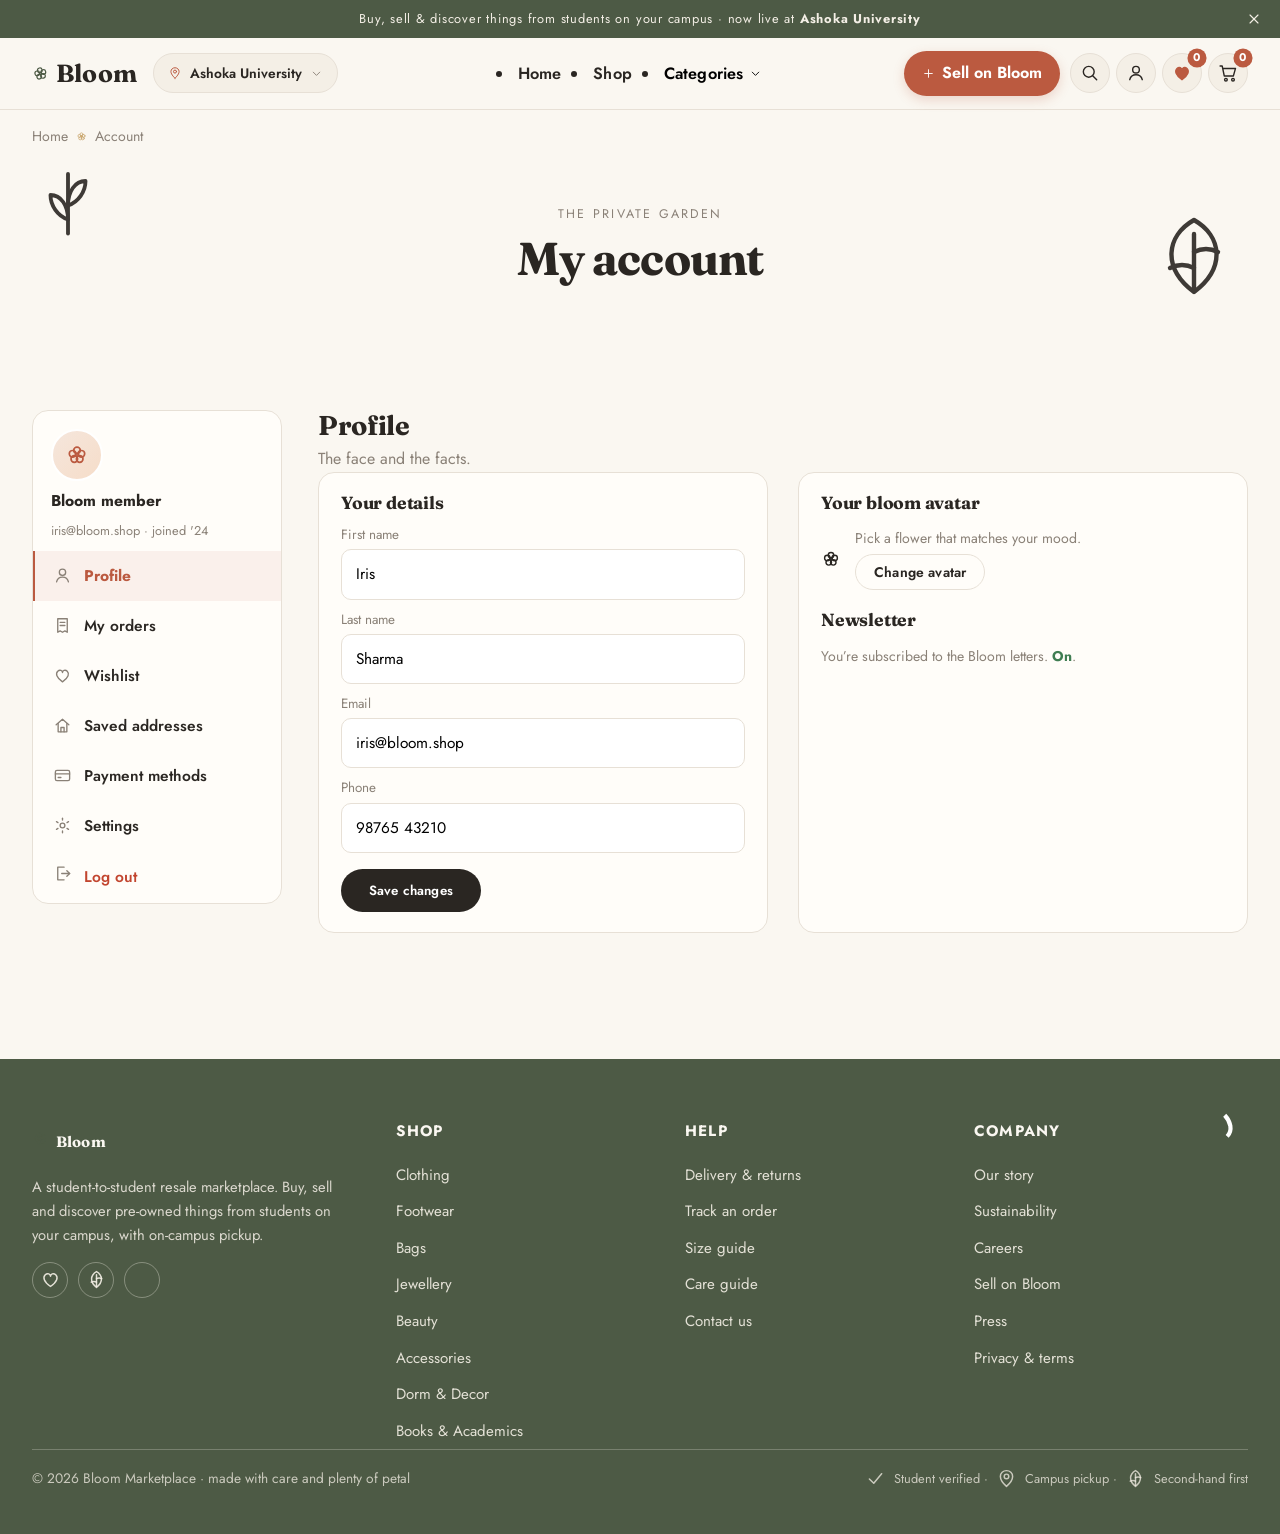
==== commit aca9e58b: "Resale redesign: resale listings, condition/seller ratings, campus pickup, Help centre pages Homepag" ====
--- a/account.html
+++ b/account.html
@@ -10,8 +10,8 @@
 <link rel="preconnect" href="https://fonts.googleapis.com">
 <link rel="preconnect" href="https://fonts.gstatic.com" crossorigin>
 <link href="https://fonts.googleapis.com/css2?family=Fraunces:opsz,wght@9..144,100..900&family=Jost:ital,wght@0,200..600;1,200..600&display=swap" rel="stylesheet">
-<link rel="stylesheet" href="css/style.css?v=20260916j">
-<link rel="stylesheet" href="css/responsive.css?v=20260916j">
+<link rel="stylesheet" href="css/style.css?v=20260916z">
+<link rel="stylesheet" href="css/responsive.css?v=20260916z">
 </head>
 <body data-page="account">
 
@@ -135,11 +135,11 @@
 
 <div id="app-footer"></div>
 
-<script src="js/products.js?v=20260916j"></script>
-<script src="js/marketplace.js?v=20260916j"></script>
-<script src="js/app.js?v=20260916j"></script>
-<script src="js/cart.js?v=20260916j"></script>
-<script src="js/wishlist.js?v=20260916j"></script>
+<script src="js/products.js?v=20260916z"></script>
+<script src="js/marketplace.js?v=20260916z"></script>
+<script src="js/app.js?v=20260916z"></script>
+<script src="js/cart.js?v=20260916z"></script>
+<script src="js/wishlist.js?v=20260916z"></script>
 <script>App.applyAvatar();</script>
 <script>App.boot()</script>
 </body>
--- a/css/style.css
+++ b/css/style.css
@@ -140,11 +140,11 @@
 .announce .close-announce { position: absolute; right: 18px; top: 50%; transform: translateY(-50%); background: none; border: 0; color: #f4efe6; cursor: pointer; font-size: 1rem; }
 
 /* ---------- Navigation ---------- */
-.nav-inner { display: flex; align-items: center; gap: 16px; padding: 13px 0; }
+.nav-inner { display: grid; grid-template-columns: 1fr auto 1fr; align-items: center; gap: 16px; padding: 13px 0; }
 .nav-action.nav-mobile-toggle { display: none; }
-.nav-left { display: flex; align-items: center; gap: 14px; }
-.nav-actions { display: flex; align-items: center; gap: 6px; margin-left: auto; }
-.nav-links { display: flex; flex: 1; justify-content: center; gap: 24px; align-items: center; position: relative; }
+.nav-left { display: flex; align-items: center; gap: 14px; justify-self: start; }
+.nav-actions { display: flex; align-items: center; gap: 6px; justify-self: end; }
+.nav-links { display: flex; justify-content: center; gap: 24px; align-items: center; position: relative; justify-self: center; }
 .nav-links > li { position: relative; }
 
 .nav-link {
@@ -500,7 +500,8 @@
 .breadcrumbs .current { color: var(--ink); font-weight: 550; }
 
 /* ---------- Page hero (small) ---------- */
-.page-hero { text-align: center; padding: 40px 0 30px; position: relative; }
+.page-hero { text-align: center; padding: 40px 0 30px; position: relative; overflow: hidden; }
+.page-hero > .container { position: relative; z-index: 1; }
 .page-hero .deco-leaf-tl { left: 2%; top: 4%; }
 .page-hero .deco-leaf-c { right: 3%; bottom: 6%; }
 .page-hero h1 { font-size: clamp(1.9rem, 3.6vw, 2.9rem); margin-top: 8px; }
@@ -1010,6 +1011,8 @@
 
 /* ================= Sell on Bloom ================= */
 .sell-hero { padding-bottom: 6px; }
+.sell-hero .deco-leaf-tl { left: 22px; top: 14px; transform: rotate(-14deg); opacity: .55; }
+.sell-hero .deco-flower { right: 22px; bottom: 14px; opacity: .65; }
 .sell-hero-cta { display: flex; gap: 12px; justify-content: center; margin-top: 22px; flex-wrap: wrap; }
 .sell-uni-chip { display: inline-flex; align-items: center; gap: 8px; margin-top: 18px; background: var(--paper);
   border: 1px solid var(--line); border-radius: 999px; padding: 8px 16px; font-size: .86rem; color: var(--muted); }
@@ -1088,3 +1091,261 @@
 .notify-title svg { width: 16px; height: 16px; color: var(--good); }
 .success-notify .notify-line { color: var(--muted); font-size: .9rem; margin-top: 8px; }
 .success-actions { display: flex; gap: 10px; justify-content: center; margin-top: 14px; flex-wrap: wrap; }
+
+/* ================= Resale homepage ================= */
+.section.section-tight { padding: clamp(38px, 4.5vw, 62px) 0; }
+.section-head-left { text-align: left; margin-bottom: 24px; }
+.section-head-left .eyebrow { display: inline-flex; }
+.section-head-left p { margin-left: 0; text-align: left; }
+.section-head-left .link-all { position: static; display: inline-flex; margin-top: 8px; }
+.hero-copy .kicker svg { width: 13px; height: 13px; color: var(--rose); }
+.hero-rate { color: var(--gold); font-weight: 700; }
+.split-sections { display: grid; grid-template-columns: 1fr 1fr; gap: 44px; }
+.products-grid.products-grid-2 { grid-template-columns: repeat(2, 1fr); }
+
+/* condition chip */
+.cond-chip { font-size: .7rem; font-weight: 700; letter-spacing: .02em; padding: 4px 9px; border-radius: 999px; background: var(--cream-2); color: var(--sage-deep); border: 1px solid var(--line); }
+.cond-like-new { background: #e7f1e4; color: #2f6b45; border-color: #cfe4cb; }
+.cond-excellent { background: #eaf0f6; color: #345b82; border-color: #d3e0ec; }
+.cond-good { background: #fdf0dd; color: #8a5a1c; border-color: #f0dcbb; }
+.cond-fair { background: #f4e9e6; color: #8a5346; border-color: #e8d5cf; }
+
+/* seller line on listings */
+.seller-line { display: flex; align-items: center; gap: 6px; margin-top: 6px; font-size: .8rem; color: var(--muted); }
+.seller-line svg { width: 13px; height: 13px; color: var(--sage-deep); }
+.seller-line .seller-name { color: var(--sage-deep); font-weight: 600; }
+.seller-line .seller-rate { color: var(--gold); font-weight: 700; display: inline-flex; align-items: center; gap: 3px; }
+.seller-line .seller-rate svg { color: var(--gold); width: 12px; height: 12px; }
+.listing-card .card-body .cat { margin-bottom: 2px; }
+
+/* perks with svg icons */
+.perk .perk-ico svg { width: 20px; height: 20px; }
+
+/* selling CTA strip */
+.sell-strip { position: relative; overflow: hidden; border: 1px solid var(--line); border-radius: 26px; padding: clamp(36px, 5vw, 66px) clamp(20px, 5vw, 64px); background: linear-gradient(120deg, var(--cream-2), var(--paper)); text-align: center; }
+.sell-strip .deco-flower { right: 5%; top: 10%; }
+.sell-strip .deco-leaf-tl { left: 4%; bottom: 8%; }
+.sell-strip-copy h2 { font-size: clamp(1.7rem, 3.4vw, 2.5rem); margin-top: 12px; }
+.sell-strip-copy p { color: var(--muted); max-width: 46ch; margin: 12px auto 0; font-size: 1.02rem; }
+.sell-strip-copy .btn { margin-top: 24px; }
+
+/* ================= Resale product page ================= */
+.p-condition { display: flex; align-items: center; gap: 10px; margin-top: 12px; font-size: .92rem; }
+.p-condition b { color: var(--muted); font-weight: 600; font-size: .86rem; }
+.campus-pickup { margin-top: 14px; display: flex; gap: 12px; align-items: flex-start; border: 1.5px solid var(--line); border-radius: 14px; padding: 14px 16px; background: var(--paper); }
+.campus-pickup .pickup-ico { width: 36px; height: 36px; border-radius: 50%; background: var(--cream-2); display: inline-flex; align-items: center; justify-content: center; color: var(--sage-deep); flex: none; }
+.campus-pickup .pickup-ico svg { width: 17px; height: 17px; }
+.campus-pickup b { font-size: .95rem; }
+.campus-pickup p { color: var(--muted); font-size: .86rem; margin-top: 3px; line-height: 1.5; }
+.about-seller { margin-top: 20px; border: 1.5px solid var(--line); border-radius: 16px; padding: 18px 20px; background: var(--paper); scroll-margin-top: 90px; }
+.as-head { display: flex; align-items: center; gap: 12px; }
+.as-avatar { width: 46px; height: 46px; border-radius: 50%; background: linear-gradient(135deg, var(--blush), #f6ddc9); display: inline-flex; align-items: center; justify-content: center; font-family: var(--font-display); font-weight: 700; color: var(--rose); font-size: 1.2rem; }
+.as-head b { display: block; }
+.as-head small { color: var(--muted); font-size: .82rem; }
+.as-stats { display: flex; gap: 24px; margin-top: 16px; flex-wrap: wrap; }
+.as-stats div b { display: flex; align-items: center; gap: 4px; font-size: 1.02rem; }
+.as-stats div b svg { width: 13px; height: 13px; color: var(--gold); }
+.as-stats div small { color: var(--muted); font-size: .76rem; }
+.as-uni { margin-top: 12px; color: var(--muted); font-size: .84rem; display: flex; align-items: center; gap: 6px; }
+.as-uni svg { width: 13px; height: 13px; color: var(--rose); }
+/* empty-section invite (e.g. an empty category) */
+.empty-cta { grid-column: 1 / -1; display: flex; flex-direction: column; align-items: center; gap: 8px; text-align: center; border: 1px dashed #d9cfc0; border-radius: 18px; padding: 30px 20px; background: var(--paper); color: var(--muted); }
+.empty-cta svg { width: 30px; height: 30px; color: var(--sage); }
+.empty-cta b { color: var(--ink); font-family: var(--font-display); font-size: 1.05rem; }
+.empty-cta .btn { margin-top: 8px; }
+/* photo upload (sell form) */
+.upload-box { display: flex; flex-direction: column; align-items: center; gap: 6px; text-align: center;
+  border: 1.5px dashed #d9cfc0; border-radius: 16px; padding: 24px 18px;
+  background: linear-gradient(180deg, var(--paper), var(--cream-2)); cursor: pointer;
+  transition: border-color .2s, background .2s, transform .2s, box-shadow .2s; }
+.upload-box:hover, .upload-box.drag { border-color: var(--rose); background: linear-gradient(180deg, #fff, var(--blush)); transform: translateY(-2px); box-shadow: var(--shadow-soft); }
+.upload-box .upload-ico { width: 48px; height: 48px; border-radius: 50%; background: var(--cream-2); display: inline-flex; align-items: center; justify-content: center; color: var(--sage-deep); transition: color .2s, background .2s; }
+.upload-box .upload-ico svg { width: 22px; height: 22px; }
+.upload-box:hover .upload-ico, .upload-box.drag .upload-ico { color: var(--rose); background: #fff; }
+.upload-box .upload-title { font-family: var(--font-display); font-size: 1.04rem; color: var(--ink); }
+.upload-box .upload-hint { font-size: .78rem; color: var(--muted); max-width: 36ch; line-height: 1.45; }
+.upload-box .upload-btn { margin-top: 8px; display: inline-flex; align-items: center; gap: 6px; background: var(--ink); color: #fff;
+  border-radius: 999px; padding: 9px 20px; font-size: .86rem; font-weight: 600; transition: background .2s, transform .2s; }
+.upload-box:hover .upload-btn { background: var(--rose); }
+.upload-box.has-file { border-style: solid; border-color: var(--sage); }
+.upload-file { font-size: .8rem; color: var(--sage-deep); font-weight: 600; word-break: break-all; max-width: 100%; }
+.photo-preview { margin-top: 8px; display: flex; align-items: center; gap: 10px; }
+.photo-preview img { width: 72px; height: 88px; object-fit: cover; border-radius: 10px; border: 1px solid var(--line); box-shadow: var(--shadow-soft); }
+.field-hint { display: block; font-size: .76rem; color: var(--muted); margin-top: 6px; }
+
+/* ================= Spacing pass: roomier buttons & text ================= */
+.btn { padding: 14px 28px; gap: 10px; line-height: 1.15; }
+.btn-sm { padding: 9px 18px; font-size: .87rem; }
+.btn-lg { padding: 17px 36px; font-size: 1.02rem; }
+.btn-icon { width: 40px; height: 40px; }
+.btn .btn-ic svg, .btn svg.i-sm { width: 17px; height: 17px; }
+
+/* action rows breathe */
+.hero-cta { gap: 16px; margin-top: 32px; }
+.hero-note { margin-top: 30px; }
+.p-actions { gap: 12px; margin-top: 28px; }
+.p-wishlist .wish-ico { margin-right: 8px; }
+.card-actions { gap: 8px; }
+.card-actions .card-actions-add { padding: 11px 16px; gap: 9px; }
+.list-body-row { gap: 10px; margin-top: 12px; }
+.cart-actions { gap: 12px; }
+.co-actions .btn + .btn { margin-top: 12px; }
+.success-actions { gap: 12px; }
+.seller-points { gap: 12px; }
+.perks { gap: 26px; }
+.steps-grid { gap: 22px; }
+.dash-actions { gap: 8px; }
+.listing-actions { gap: 8px; }
+.footer a { padding: 7px 0; }
+.shop-toolbar { gap: 14px; }
+
+/* text rhythm */
+.section-head { margin-bottom: clamp(32px, 4.5vw, 52px); }
+.section-head p { margin-top: 12px; }
+.page-hero p { margin-top: 12px; }
+.hero-copy p.tagline { margin-top: 20px; }
+.p-tags { gap: 8px; margin-top: 10px; }
+.product-info h1 { margin-top: 4px; }
+.card-body .cat { margin-bottom: 3px; }
+.card-body .name { margin-top: 4px; }
+.card-price { margin-top: 8px; }
+.card-rating { margin-top: 8px; }
+.seller-line { margin-top: 8px; gap: 7px; }
+.p-condition { margin-top: 16px; gap: 12px; }
+.p-meta-row { margin-top: 12px; gap: 20px; }
+.p-usp { margin-top: 20px; gap: 18px; flex-wrap: wrap; row-gap: 12px; }
+.campus-pickup { margin-top: 18px; padding: 16px 18px; gap: 14px; }
+.about-seller { margin-top: 24px; padding: 20px 22px; }
+.as-stats { gap: 30px; margin-top: 18px; }
+.opt-block { margin-top: 26px; }
+.seller-card { padding: 24px; }
+.step-card { padding: 28px 24px 24px; }
+.dash-col { padding: 20px 22px; }
+.co-card { padding: 24px 28px; }
+.cart-summary-card { padding: 24px 26px; }
+.sum-row { padding: 11px 0; }
+.newsletter { padding: 52px 42px; }
+.newsletter form { margin-top: 22px; }
+.filter-check { padding: 9px 3px; gap: 10px; }
+.star-filter { padding: 9px 2px; }
+.listing-row { gap: 14px; padding: 14px 6px; }
+.note-item { padding: 14px 10px; gap: 14px; }
+.mega a { padding: 8px; }
+.dropdown-menu a { padding: 10px 18px; }
+.empty-cta { gap: 10px; padding: 34px 22px; }
+.upload-box { gap: 8px; padding: 26px 20px; }
+.checkout-success .btn { margin-top: 32px; }
+.tablist .tab { padding: 13px 26px; }
+.review-item { padding: 22px 6px; }
+
+/* ================= Typography rhythm (neat & elegant) ================= */
+h1, h2, h3, h4 { line-height: 1.16; letter-spacing: -0.012em; text-wrap: balance; }
+h1 { line-height: 1.07; letter-spacing: -0.018em; }
+h2 { line-height: 1.12; }
+p { line-height: 1.62; text-wrap: pretty; }
+
+.section-head h2 { margin-top: 12px; }
+.section-head .eyebrow { line-height: 1; }
+.section-head p { line-height: 1.6; max-width: 54ch; margin-top: 12px; }
+.page-hero p { line-height: 1.6; }
+.eyebrow { line-height: 1.1; }
+
+.hero-copy h1 { margin-top: 16px; }
+.hero-copy p.tagline { margin-top: 18px; line-height: 1.62; }
+
+.product-info h1 { line-height: 1.1; margin-top: 4px; }
+.p-brand { line-height: 1.35; }
+.p-tag { padding: 5px 11px; line-height: 1; }
+.badge, .cond-chip, .listing-status, .price-disc { line-height: 1; }
+
+.card-body .cat { line-height: 1.2; letter-spacing: .12em; }
+.card-body .name { line-height: 1.28; }
+.card-price { line-height: 1.15; }
+.seller-line { line-height: 1.25; }
+
+.btn { letter-spacing: .012em; }
+.nav-link { letter-spacing: .008em; }
+.footer p { line-height: 1.65; }
+.footer a { line-height: 1.5; }
+
+.step-card h3 { margin-bottom: 8px; line-height: 1.25; }
+.step-card p { line-height: 1.6; }
+.seller-card h3 { line-height: 1.3; }
+.seller-points li { line-height: 1.4; }
+.campus-pickup p, .about-seller .as-uni, .seller-card p { line-height: 1.6; }
+.review-item p { line-height: 1.62; }
+.email-body { line-height: 1.66; }
+.email-row { line-height: 1.45; }
+.email-body p { margin-bottom: 12px; }
+.dash-empty, .empty-cta { line-height: 1.6; }
+.cart-row .ci-name { line-height: 1.3; }
+.co-item .ci-meta { line-height: 1.35; }
+.newsletter p { line-height: 1.6; }
+.field > span { line-height: 1.2; }
+.field input, .field select, .field textarea { line-height: 1.45; }
+.sum-row { line-height: 1.3; }
+.order-card .oc-meta { line-height: 1.5; }
+.address-card p { line-height: 1.55; }
+
+/* ================= "Sell on Bloom" CTA (unique nav item) ================= */
+.sell-link { background: var(--rose); color: #fff; border-radius: 999px; padding: 10px 18px; margin-right: 4px;
+  display: inline-flex; align-items: center; gap: 7px; font-weight: 650; box-shadow: 0 4px 12px rgba(187,90,64,.22);
+  transition: background .2s, transform .2s, box-shadow .2s, color .2s; white-space: nowrap; }
+.sell-link::after { display: none; }
+.sell-link:hover, .sell-link.active { background: var(--ink); color: #fff; transform: translateY(-1px); box-shadow: 0 7px 18px rgba(42,38,34,.22); }
+.sell-link .sell-ico svg { width: 13px; height: 13px; }
+.sell-link .seller-badge { background: #fff; color: var(--rose); margin-left: 8px; height: 19px; min-width: 19px; }
+.sell-link:hover .seller-badge { color: var(--ink); }
+
+/* matching highlight inside the mobile menu */
+.sheet-nav a.sheet-sell { margin-top: 10px; background: var(--rose); color: #fff; border-radius: 12px; padding: 13px 16px;
+  border-bottom: 0; display: flex; align-items: center; gap: 8px; font-weight: 650; box-shadow: 0 4px 12px rgba(187,90,64,.22); }
+.sheet-nav a.sheet-sell:hover { background: var(--ink); color: #fff; }
+.sheet-nav a.sheet-sell .sell-ico svg { width: 14px; height: 14px; }
+
+/* ================= Help & info page ================= */
+.info-layout { display: grid; grid-template-columns: 240px 1fr; gap: 44px; align-items: start; }
+.info-toc { position: sticky; top: calc(var(--nav-h) + 18px); display: flex; flex-direction: column; gap: 2px; border: 1px solid var(--line); border-radius: 16px; background: var(--paper); padding: 12px; }
+.info-toc a { padding: 10px 14px; border-radius: 10px; font-size: .92rem; color: var(--ink); line-height: 1.3; }
+.info-toc a:hover { background: var(--blush); color: var(--rose); }
+.info-content { display: grid; gap: 34px; }
+.info-section { scroll-margin-top: calc(var(--nav-h) + 22px); border: 1px solid var(--line); border-radius: 18px; background: var(--paper); padding: 28px 30px; }
+.info-section h2 { font-size: 1.42rem; margin-top: 12px; }
+.info-section h3.info-sub { font-size: 1.05rem; margin: 22px 0 10px; }
+.info-section p { color: var(--ink); margin-top: 10px; max-width: 68ch; line-height: 1.62; }
+.info-ico { display: inline-flex; width: 42px; height: 42px; border-radius: 50%; background: var(--cream-2); color: var(--sage-deep); align-items: center; justify-content: center; }
+.info-ico svg { width: 19px; height: 19px; }
+.info-list { list-style: none; margin-top: 14px; display: grid; gap: 11px; }
+.info-list li { position: relative; padding-left: 22px; color: var(--ink); line-height: 1.6; max-width: 68ch; }
+.info-list li::before { content: ''; position: absolute; left: 2px; top: .62em; width: 7px; height: 7px; border-radius: 50%; background: var(--sage); }
+.info-list b { font-weight: 650; }
+.info-section .size-chart { margin-top: 8px; }
+.info-section .btn { margin-top: 18px; }
+.track-form { display: flex; gap: 12px; margin-top: 16px; flex-wrap: wrap; }
+.track-form input { flex: 1; min-width: 200px; padding: 13px 16px; border: 1.5px solid var(--line); border-radius: 12px; font-size: .96rem; }
+.track-result { margin-top: 16px; display: grid; gap: 5px; }
+.track-result b { font-size: 1.05rem; }
+.track-result span { color: var(--muted); font-size: .92rem; }
+.track-result.err { color: var(--danger); font-size: .92rem; }
+
+/* ================= Navbar spans edge to edge ================= */
+.nav-inner.container {
+  width: 100%;
+  max-width: none;
+  padding-left: clamp(16px, 2.5vw, 46px);
+  padding-right: clamp(16px, 2.5vw, 46px);
+}
+
+/* help centre extras */
+.info-toc a.on { background: var(--blush); color: var(--rose); font-weight: 650; }
+.info-steps { list-style: none; counter-reset: s; margin-top: 14px; display: grid; gap: 12px; }
+.info-steps li { position: relative; padding-left: 40px; line-height: 1.6; max-width: 68ch; counter-increment: s; }
+.info-steps li::before { content: counter(s); position: absolute; left: 0; top: -.1em; width: 26px; height: 26px; border-radius: 50%; background: var(--sage); color: #fff; font-size: .78rem; font-weight: 700; display: inline-flex; align-items: center; justify-content: center; }
+.help-cards { display: grid; grid-template-columns: repeat(auto-fit, minmax(220px, 1fr)); gap: 14px; margin-top: 16px; }
+.help-card { display: grid; gap: 4px; border: 1px solid var(--line); border-radius: 14px; background: var(--paper); padding: 18px 18px; transition: border-color .2s, transform .2s, box-shadow .2s; }
+.help-card:hover { border-color: var(--rose); transform: translateY(-2px); box-shadow: var(--shadow-soft); }
+.help-card-ico { display: inline-flex; width: 38px; height: 38px; border-radius: 50%; background: var(--cream-2); color: var(--sage-deep); align-items: center; justify-content: center; margin-bottom: 6px; }
+.help-card-ico svg { width: 17px; height: 17px; }
+.help-card b { font-family: var(--font-display); font-size: 1.02rem; }
+.help-card small { color: var(--muted); font-size: .85rem; line-height: 1.45; }
+.contact-form { margin-top: 14px; }
--- a/css/responsive.css
+++ b/css/responsive.css
@@ -48,6 +48,7 @@
   h2 { font-size: clamp(1.5rem, 5vw, 2rem); }
 
   .nav-links, .mega { display: none; }
+  .nav-inner { display: flex; justify-content: space-between; }
   .nav-action.nav-mobile-toggle { display: inline-flex; }
   .sticky .nav-search { inset: calc(100% + 12px) 16px auto auto; width: calc(100% - 32px); }
 
@@ -135,9 +136,9 @@
   .logo { font-size: 1.32rem; }
   .nav-left { gap: 10px; }
   .uni-btn { height: 34px; padding: 0 9px; font-size: .8rem; gap: 6px; }
-  .uni-name { display: inline-block; max-width: 74px; overflow: hidden; text-overflow: ellipsis; white-space: nowrap; }
+  .uni-name { display: inline-block; max-width: 58px; overflow: hidden; text-overflow: ellipsis; white-space: nowrap; }
   .uni-chev svg { width: 11px; height: 11px; }
-  .nav-action { width: 34px; height: 34px; }
+  .nav-action { width: 32px; height: 32px; }
   .nav-action .nav-emoji svg { width: 17px; height: 17px; }
   .nav-actions { gap: 2px; }
   .nav-actions .dropdown { display: none; }
@@ -147,3 +148,35 @@
   .listing-row .listing-actions { grid-column: 2; justify-content: flex-start; }
   .success-actions .btn { width: 100%; }
 }
+@media (max-width: 900px) {
+  .split-sections { grid-template-columns: 1fr; gap: 30px; }
+}
+/* keep the nav tidy on small laptops / tablets */
+@media (max-width: 1240px) and (min-width: 769px) {
+  .nav-links { gap: 16px; }
+  .nav-link { font-size: .95rem; }
+  .uni-name { display: inline-block; max-width: 104px; overflow: hidden; text-overflow: ellipsis; white-space: nowrap; }
+}
+/* tablets / small laptops: collapse the nav to the menu a little sooner */
+@media (max-width: 1240px) and (min-width: 769px) {
+  .nav-inner { display: flex; justify-content: space-between; }
+  .nav-links, .mega { display: none; }
+  .nav-action.nav-mobile-toggle { display: inline-flex; }
+  .nav-actions .sell-link { display: none; }
+}
+@media (max-width: 768px) {
+  .nav-actions .sell-link { display: none; }
+}
+/* keep hero copy clear of the ornaments on narrow screens */
+@media (max-width: 768px) {
+  .sell-hero .deco-leaf-tl, .sell-hero .deco-flower { display: none; }
+}
+@media (max-width: 1024px) {
+  .info-layout { grid-template-columns: 1fr; gap: 26px; }
+  .info-toc { position: static; flex-direction: row; flex-wrap: wrap; }
+  .info-toc a { flex: 0 0 auto; }
+}
+@media (max-width: 520px) {
+  .info-section { padding: 22px 20px; }
+  .track-form .btn { width: 100%; }
+}
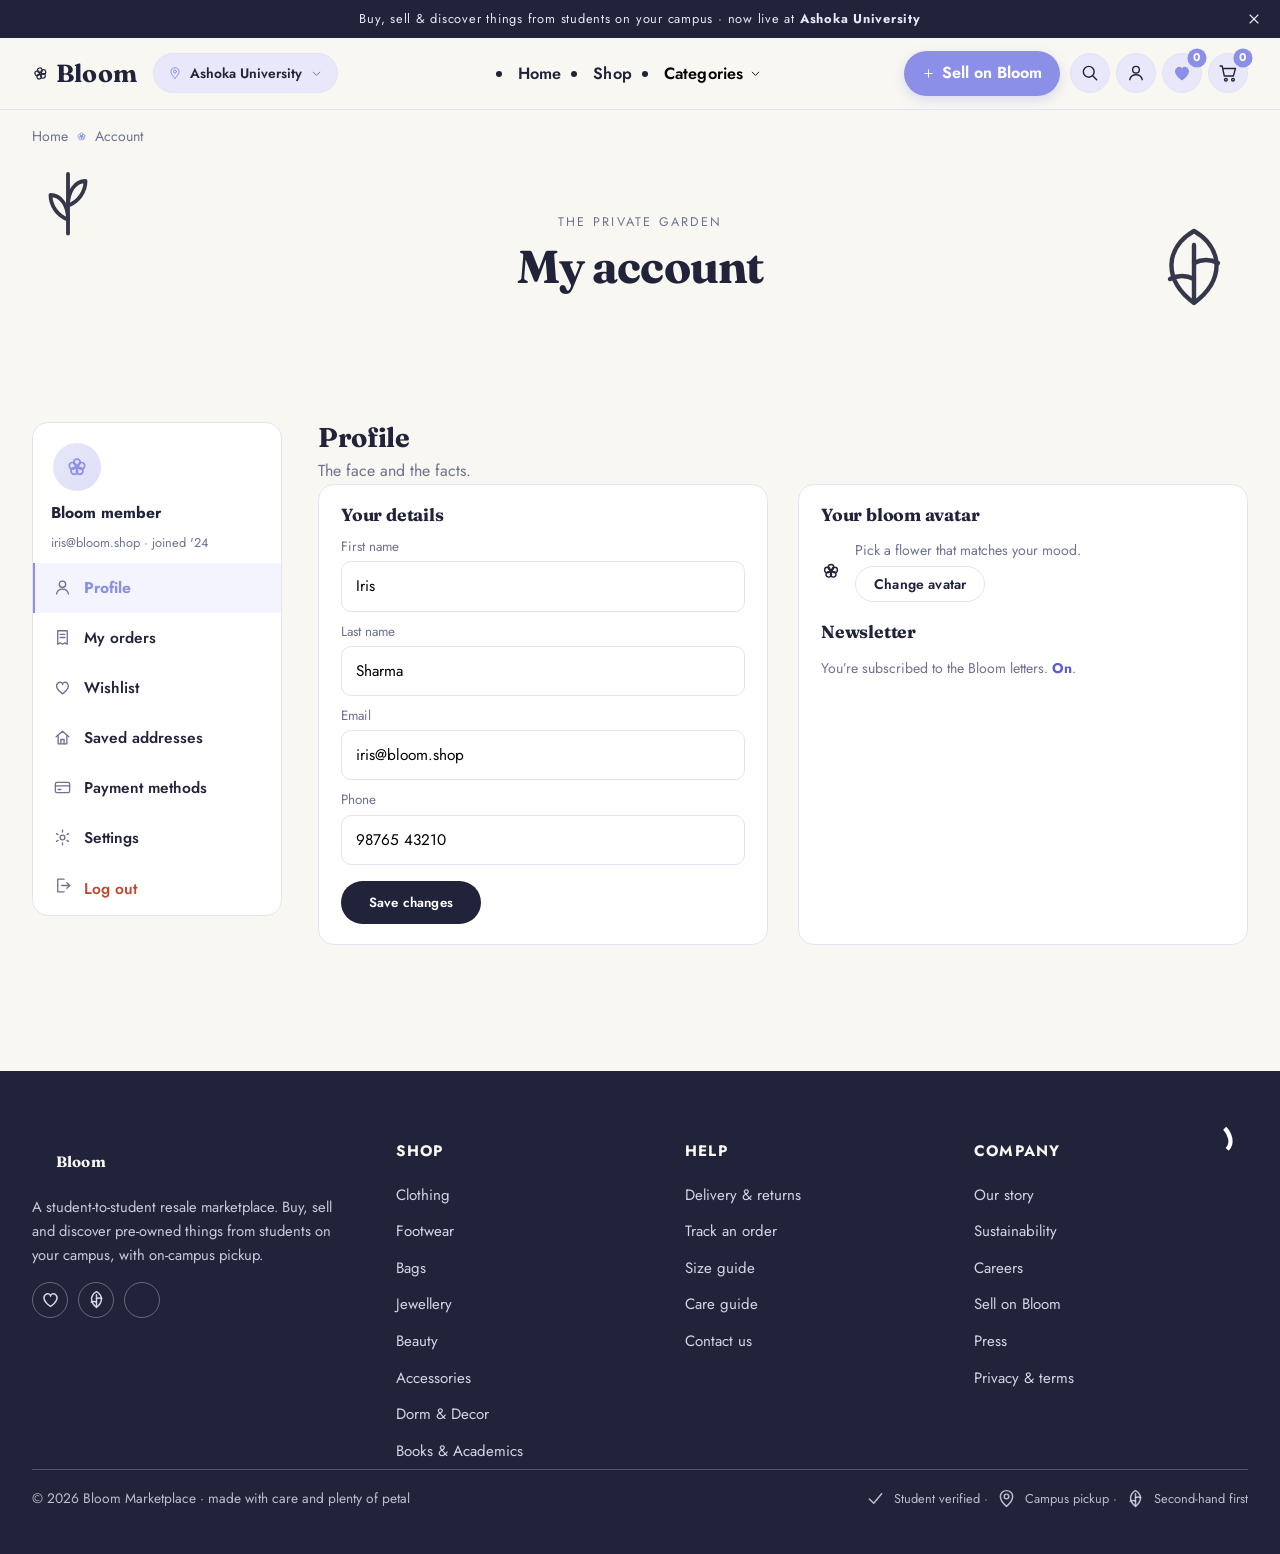
==== commit 322472a7: "Periwinkle palette, one-line listing attributes, side-by-side card actions, hero collage - Recolour " ====
--- a/account.html
+++ b/account.html
@@ -10,8 +10,8 @@
 <link rel="preconnect" href="https://fonts.googleapis.com">
 <link rel="preconnect" href="https://fonts.gstatic.com" crossorigin>
 <link href="https://fonts.googleapis.com/css2?family=Fraunces:opsz,wght@9..144,100..900&family=Jost:ital,wght@0,200..600;1,200..600&display=swap" rel="stylesheet">
-<link rel="stylesheet" href="css/style.css?v=20260916z">
-<link rel="stylesheet" href="css/responsive.css?v=20260916z">
+<link rel="stylesheet" href="css/style.css?v=20260917i">
+<link rel="stylesheet" href="css/responsive.css?v=20260917i">
 </head>
 <body data-page="account">
 
@@ -135,11 +135,11 @@
 
 <div id="app-footer"></div>
 
-<script src="js/products.js?v=20260916z"></script>
-<script src="js/marketplace.js?v=20260916z"></script>
-<script src="js/app.js?v=20260916z"></script>
-<script src="js/cart.js?v=20260916z"></script>
-<script src="js/wishlist.js?v=20260916z"></script>
+<script src="js/products.js?v=20260917i"></script>
+<script src="js/marketplace.js?v=20260917i"></script>
+<script src="js/app.js?v=20260917i"></script>
+<script src="js/cart.js?v=20260917i"></script>
+<script src="js/wishlist.js?v=20260917i"></script>
 <script>App.applyAvatar();</script>
 <script>App.boot()</script>
 </body>
--- a/css/style.css
+++ b/css/style.css
@@ -5,24 +5,24 @@
 
 /* ---------- Design tokens ---------- */
 :root {
-  --cream: #faf7f1;
-  --cream-2: #f4efe6;
-  --paper: #fffdf9;
-  --ink: #2a2622;
-  --muted: #8a8177;
-  --line: #e7e0d6;
-  --rose: #bb5a40;
-  --rose-soft: #d98a6f;
-  --sage: #7c8a6f;
-  --sage-deep: #4d5a45;
-  --gold: #c9a56b;
-  --blush: #f5e6dc;
-  --good: #3f7d52;
+  --cream: #F9F7F2;
+  --cream-2: #E8E8FA;
+  --paper: #ffffff;
+  --ink: #20233A;
+  --muted: #6E7292;
+  --line: #E3E3F3;
+  --rose: #8B8FE8;
+  --rose-soft: #A6A9EE;
+  --sage: #9DA0EC;
+  --sage-deep: #20233A;
+  --gold: #8B8FE8;
+  --blush: #E8E8FA;
+  --good: #5B5FCF;
   --danger: #c2452f;
   --radius: 16px;
   --radius-sm: 9px;
-  --shadow: 0 10px 30px rgba(42, 38, 34, 0.12);
-  --shadow-soft: 0 4px 16px rgba(42, 38, 34, 0.07);
+  --shadow: 0 10px 30px rgba(32,35,58,0.12);
+  --shadow-soft: 0 4px 16px rgba(32,35,58,0.07);
   --font-display: 'Fraunces', 'Georgia', serif;
   --font-body: 'Jost', 'Avenir Next', 'Segoe UI', sans-serif;
   --nav-h: 74px;
@@ -92,7 +92,7 @@
 .btn-primary { background: var(--ink); color: #fff; }
 .btn-primary:hover { background: var(--rose); transform: translateY(-1px); box-shadow: var(--shadow-soft); }
 .btn-rose { background: var(--rose); color: #fff; }
-.btn-rose:hover { background: #a84a32; transform: translateY(-1px); box-shadow: var(--shadow-soft); }
+.btn-rose:hover { background: #6E72D6; transform: translateY(-1px); box-shadow: var(--shadow-soft); }
 .btn-outline { background: transparent; color: var(--ink); border: 1.5px solid var(--ink); }
 .btn-outline:hover { background: var(--ink); color: #fff; transform: translateY(-1px); }
 .btn-sage { background: var(--sage); color: #fff; }
@@ -121,7 +121,7 @@
 .i-lg { width: 26px; height: 26px; }
 .i-xl { width: 44px; height: 44px; }
 .star-ico { width: 15px; height: 15px; color: var(--gold); }
-.star-ico.empty { color: #d9cfc0; }
+.star-ico.empty { color: #C9CBF3; }
 .wish-ico { width: 19px; height: 19px; color: var(--ink); }
 .wish-heart.liked .wish-ico { color: var(--rose); }
 .p-wishlist .wish-ico { margin-right: 6px; }
@@ -134,10 +134,10 @@
 
 /* ---------- Announcement bar ---------- */
 .announce {
-  background: var(--sage-deep); color: #f4efe6; text-align: center;
+  background: var(--sage-deep); color: #E8E8FA; text-align: center;
   font-size: .8rem; letter-spacing: .06em; padding: 9px 0; position: relative;
 }
-.announce .close-announce { position: absolute; right: 18px; top: 50%; transform: translateY(-50%); background: none; border: 0; color: #f4efe6; cursor: pointer; font-size: 1rem; }
+.announce .close-announce { position: absolute; right: 18px; top: 50%; transform: translateY(-50%); background: none; border: 0; color: #E8E8FA; cursor: pointer; font-size: 1rem; }
 
 /* ---------- Navigation ---------- */
 .nav-inner { display: grid; grid-template-columns: 1fr auto 1fr; align-items: center; gap: 16px; padding: 13px 0; }
@@ -188,7 +188,7 @@
   position: absolute; left: -20px; top: 100%; z-index: 60;
   background: var(--paper); border: 1px solid var(--line);
   min-width: 560px; padding: 26px 30px; border-radius: 18px;
-  box-shadow: 0 18px 40px rgba(42,38,34,.16);
+  box-shadow: 0 18px 40px rgba(32,35,58,.16);
   opacity: 0; visibility: hidden; transform: translateY(8px);
   transition: opacity .2s, transform .2s, visibility .2s;
 }
@@ -196,7 +196,7 @@
 ul.nav-links li.open > .mega { opacity: 1; visibility: visible; transform: translateY(0); }
 .mega-grid { display: grid; grid-template-columns: repeat(3, 1fr); gap: 8px 26px; }
 .mega a { display: block; font-size: .98rem; padding: 7px 4px; border-radius: 8px; color: var(--ink); }
-.mega a:hover { color: var(--rose); background: rgba(187,90,64,.07); }
+.mega a:hover { color: var(--rose); background: rgba(139,143,232,.10); }
 .mega-hed { font-family: var(--font-display); font-size: .8rem; letter-spacing: .12em; text-transform: uppercase; color: var(--sage-deep); margin: 8px 0 14px; }
 
 /* Simple dropdown (Account) */
@@ -215,7 +215,7 @@
 
 /* Sticky nav wrapper */
 .sticky { position: sticky; top: 0; z-index: 90; background: var(--cream); border-bottom: 1px solid var(--line); }
-body.nav-scrolled .sticky { box-shadow: 0 6px 18px rgba(42,38,34,.08); }
+body.nav-scrolled .sticky { box-shadow: 0 6px 18px rgba(32,35,58,.08); }
 
 .nav-search {
   position: absolute; inset: calc(100% + 12px) 36px auto auto;
@@ -240,7 +240,7 @@
 /* Mobile menu */
 .mobile-menu { display: none; }
 .menu-panel {
-  position: fixed; inset: 0 0 0 0; z-index: 200; background: rgba(42,38,34,.45);
+  position: fixed; inset: 0 0 0 0; z-index: 200; background: rgba(32,35,58,.45);
   opacity: 0; visibility: hidden; transition: opacity .25s;
 }
 .menu-panel.open { opacity: 1; visibility: visible; }
@@ -259,7 +259,7 @@
 
 /* ---------- Cart drawer ---------- */
 .drawer-veil {
-  position: fixed; inset: 0; background: rgba(42,38,34,.5); z-index: 100;
+  position: fixed; inset: 0; background: rgba(32,35,58,.5); z-index: 100;
   opacity: 0; visibility: hidden; transition: opacity .25s;
 }
 .drawer-veil.open { opacity: 1; visibility: visible; }
@@ -267,7 +267,7 @@
   position: fixed; top: 0; right: 0; bottom: 0; width: min(430px, 100%);
   background: var(--paper); z-index: 101; display: flex; flex-direction: column;
   transform: translateX(110%); transition: transform .34s cubic-bezier(.2,.7,.2,1);
-  box-shadow: 0 0 34px rgba(42,38,34,.2);
+  box-shadow: 0 0 34px rgba(32,35,58,.2);
 }
 .cart-drawer.open { transform: translateX(0); }
 .drawer-head { display: flex; align-items: center; justify-content: space-between; padding: 20px 24px; border-bottom: 1px solid var(--line); }
@@ -291,8 +291,8 @@
 .hero {
   position: relative; overflow: hidden;
   background:
-    radial-gradient(140% 120% at 92% 12%, rgba(124,138,111,.16), transparent 60%),
-    radial-gradient(120% 130% at 4% 108%, rgba(187,90,64,.10), transparent 55%),
+    radial-gradient(140% 120% at 92% 12%, rgba(139,143,232,.16), transparent 60%),
+    radial-gradient(120% 130% at 4% 108%, rgba(139,143,232,.12), transparent 55%),
     var(--cream);
   padding: clamp(70px, 11vw, 150px) 0 clamp(70px, 10vw, 130px);
 }
@@ -307,23 +307,18 @@
 .hero-cta { display: flex; gap: 14px; margin-top: 28px; flex-wrap: wrap; }
 .hero-note { margin-top: 26px; display: flex; align-items: center; gap: 10px; color: var(--muted); font-size: .9rem; }
 .hero-note .avatars { display: flex; }
-.hero-note .avatars span { width: 30px; height: 30px; margin-left: -6px; border-radius: 50%; background: linear-gradient(135deg, var(--blush), #ffe9db); border: 1.5px solid #fff; display: inline-flex; align-items: center; justify-content: center; font-size: .8rem; }
-.hero-visual {
-  position: relative; border-radius: 26px; overflow: hidden;
-  box-shadow: var(--shadow); border: 1px solid var(--line);
-}
-.hero-visual img { width: 100%; height: 520px; object-fit: cover; }
-.hero-visual::after { content: ''; position: absolute; inset: 0; background: linear-gradient(180deg, transparent 60%, rgba(124,138,111,.35)); }
-.hero-card {
-  position: absolute; right: -14px; bottom: 20px; background: var(--paper);
-  border-radius: 16px; padding: 14px 18px; box-shadow: var(--shadow); max-width: 210px;
-}
-.hero-card b { display: block; font-size: .92rem; }
-.hero-card small { color: var(--muted); font-size: .78rem; }
-.hero-card .stars { color: var(--gold); font-size: .8rem; letter-spacing: 2px; }
+.hero-note .avatars span { width: 30px; height: 30px; margin-left: -6px; border-radius: 50%; background: linear-gradient(135deg, var(--blush), #E8E8FA); border: 1.5px solid #fff; display: inline-flex; align-items: center; justify-content: center; font-size: .8rem; }
+.hero-visual { position: relative; display: flex; justify-content: center; }
+.hero-collage { display: grid; grid-template-columns: 1fr 1fr; gap: 16px; width: min(100%, 430px); }
+.hero-tile { position: relative; border-radius: 16px; overflow: hidden; border: 1px solid var(--line);
+  background: var(--paper); box-shadow: var(--shadow-soft); aspect-ratio: 1 / 1; display: block; }
+.hero-tile img { width: 100%; height: 100%; object-fit: cover; transition: transform .55s ease; }
+.hero-tile:hover img { transform: scale(1.06); }
+.hero-tile .tile-tag { position: absolute; left: 10px; bottom: 10px; background: rgba(255,255,255,.94);
+  border: 1px solid var(--line); border-radius: 999px; padding: 5px 11px; font-size: .74rem; font-weight: 650; color: var(--ink); }
 .hero-badge svg { width: 12px; height: 12px; color: var(--rose); }
 .hero-badge {
-  position: absolute; left: 18px; top: 18px; display: inline-flex; align-items: center; gap: 6px;
+  position: absolute; left: 50%; top: -16px; transform: translateX(-50%); display: inline-flex; align-items: center; gap: 6px; z-index: 3;
   background: rgba(255,255,255,.92); padding: 7px 14px; border-radius: 999px; font-size: .78rem; font-weight: 600;
 }
 .scroll-hint { position: absolute; bottom: -34px; left: 0; right: 0; text-align: center; color: var(--muted); font-size: .82rem; display: flex; align-items: center; gap: 8px; justify-content: center; }
@@ -353,9 +348,9 @@
 }
 .cat-card img { width: 100%; height: 100%; object-fit: cover; transition: transform .5s ease; }
 .cat-card:hover img { transform: scale(1.07); }
-.cat-card::after { content: ''; position: absolute; inset: 0; background: linear-gradient(180deg, transparent 52%, rgba(42,38,34,.30)); }
+.cat-card::after { content: ''; position: absolute; inset: 0; background: linear-gradient(180deg, transparent 52%, rgba(32,35,58,.30)); }
 .cat-card .cat-cap { position: absolute; left: 12px; right: 12px; bottom: 10px; display: flex; justify-content: space-between; align-items: center; }
-.cat-card .cat-cap b { color: #fff; font-weight: 650; font-size: 1rem; text-shadow: 0 1px 1px rgba(42,38,34,.4); }
+.cat-card .cat-cap b { color: #fff; font-weight: 650; font-size: 1rem; text-shadow: 0 1px 1px rgba(32,35,58,.4); }
 .cat-card .cat-cap span { color: rgba(255,255,255,.92); font-size: .78rem; display: flex; align-items: center; gap: 4px; }
 .cat-ico svg { width: 22px; height: 22px; stroke-width: 1.5; }
 .cat-card .cat-ico svg { color: #fff; }
@@ -371,13 +366,13 @@
 .card-inner img { position: absolute; inset: 0; width: 100%; height: 100%; object-fit: cover; transition: transform .55s ease, filter .4s; }
 .card-inner:hover img { transform: scale(1.07) rotate(.6deg); }
 .card-inner:hover .thumb::after { opacity: .25; }
-.card-inner .thumb::after { content: ''; position: absolute; inset: 0; background: radial-gradient(circle at 50% 62%, rgba(124,138,111,.0), rgba(124,138,111,.22)); opacity: 0; transition: opacity .4s; }
+.card-inner .thumb::after { content: ''; position: absolute; inset: 0; background: radial-gradient(circle at 50% 62%, rgba(139,143,232,.0), rgba(139,143,232,.22)); opacity: 0; transition: opacity .4s; }
 
 .card-badges { position: absolute; top: 12px; left: 12px; display: flex; flex-direction: column; align-items: flex-start; gap: 6px; z-index: 3; }
 .badge { font-size: .7rem; font-weight: 700; letter-spacing: .04em; padding: 4px 9px; border-radius: 999px; }
 .badge-new { background: var(--sage); color: #fff; }
 .badge-sale { background: var(--rose); color: #fff; }
-.badge-out { background: rgba(42,38,34,.85); color: #fff; }
+.badge-out { background: rgba(32,35,58,.85); color: #fff; }
 
 .wish-heart {
   position: absolute; top: 11px; right: 11px; z-index: 3;
@@ -387,7 +382,7 @@
   transition: all .2s;
 }
 .wish-heart:hover { transform: scale(1.12); border-color: var(--rose); }
-.wish-heart.liked { background: var(--blush); color: var(--rose); border-color: #e9c8b4; }
+.wish-heart.liked { background: var(--blush); color: var(--rose); border-color: #D6D7F5; }
 .wish-heart.liked .heart-ico { transform: scale(1.1); color: var(--rose); }
 
 .card-actions { position: absolute; left: 12px; right: 12px; bottom: 12px; z-index: 3;
@@ -421,7 +416,7 @@
 .card-price { margin-top: 6px; display: flex; align-items: center; gap: 7px; flex-wrap: wrap; }
 .price-now { font-weight: 800; font-size: 1.02rem; color: var(--ink); }
 .price-was { color: var(--muted); font-size: .88rem; text-decoration: line-through; }
-.price-disc { color: var(--rose); font-size: .78rem; font-weight: 700; background: rgba(187,90,64,.12); padding: 2px 6px; border-radius: 6px; }
+.price-disc { color: var(--rose); font-size: .78rem; font-weight: 700; background: rgba(139,143,232,.15); padding: 2px 6px; border-radius: 6px; }
 .card-rating { display: flex; align-items: center; gap: 6px; margin-top: 5px; }
 .stars { color: var(--gold); font-size: .86rem; letter-spacing: 1.5px; }
 .star-ico { width: 15px; height: 15px; color: var(--gold); fill: var(--gold); }
@@ -438,7 +433,7 @@
   background: var(--paper); border: 1px solid var(--line); border-radius: 22px; overflow: hidden;
   transition: transform .3s, box-shadow .3s;
 }
-.ed-card:hover { transform: translateY(-5px); box-shadow: var(--shadow); border-color: #d9cfc0; }
+.ed-card:hover { transform: translateY(-5px); box-shadow: var(--shadow); border-color: #C9CBF3; }
 .ed-card .ed-media { position: relative; }
 .ed-card .ed-media img { width: 100%; height: 340px; object-fit: cover; transition: transform .6s; }
 .ed-card:hover .ed-media img { transform: scale(1.05); }
@@ -574,7 +569,7 @@
 .list-body-row { display: flex; flex-wrap: wrap; gap: 10px; margin-top: 10px; }
 .list-body-row .btn { padding: 7px 16px; font-size: .84rem; }
 .no-results {
-  text-align: center; padding: 70px 20px; background: var(--cream-2); border-radius: 20px; border: 1px dashed #d9cfc0;
+  text-align: center; padding: 70px 20px; background: var(--cream-2); border-radius: 20px; border: 1px dashed #C9CBF3;
 }
 .no-results .flower-big { display: inline-flex; margin-bottom: 14px; color: var(--sage); }
 .flower-big svg { width: 46px; height: 46px; stroke-width: 1.3; }
@@ -584,14 +579,14 @@
 
 /* filter drawer (mobile) */
 .filter-veil {
-  position: fixed; inset: 0; background: rgba(42,38,34,.5); z-index: 150;
+  position: fixed; inset: 0; background: rgba(32,35,58,.5); z-index: 150;
   opacity: 0; visibility: hidden; transition: opacity .25s;
 }
 .filter-veil.open { opacity: 1; visibility: visible; }
 .filter-drawer {
   position: fixed; right: 0; top: 0; bottom: 0; width: min(330px, 92%);
   background: var(--paper); z-index: 151; padding: 24px 22px; overflow-y: auto;
-  transform: translateX(110%); transition: transform .3s; box-shadow: 0 0 30px rgba(42,38,34,.18);
+  transform: translateX(110%); transition: transform .3s; box-shadow: 0 0 30px rgba(32,35,58,.18);
 }
 .filter-drawer.open { transform: translateX(0); }
 .filter-drawer .drawer-head { display: flex; justify-content: space-between; align-items: center; }
@@ -635,7 +630,7 @@
 .p-meta-row .reviews-count { color: var(--muted); font-size: .92rem; text-decoration: underline; cursor: pointer; }
 .p-stock { display: inline-flex; align-items: center; gap: 7px; color: var(--good); font-weight: 600; font-size: .9rem; }
 .p-stock svg { width: 17px; height: 17px; color: var(--good); stroke: var(--good); }
-.p-stock.low { color: #c07b2a; }
+.p-stock.low { color: #6E72D6; }
 
 .opt-block { margin-top: 22px; }
 .opt-label { display: flex; justify-content: space-between; font-weight: 650; font-size: .92rem; margin-bottom: 12px; }
@@ -706,7 +701,7 @@
 .p-details-table td:first-child { color: var(--muted); width: 46%; }
 
 .review-item { display: grid; grid-template-columns: 52px 1fr; gap: 16px; padding: 20px 6px; border-bottom: 1px solid var(--line); }
-.review-item .rv-avatar { width: 52px; height: 52px; border-radius: 50%; background: linear-gradient(135deg, var(--blush), #f4d9c8); display: inline-flex; align-items: center; justify-content: center; font-family: var(--font-display); font-size: 1.15rem; color: var(--rose); font-weight: 700; }
+.review-item .rv-avatar { width: 52px; height: 52px; border-radius: 50%; background: linear-gradient(135deg, var(--blush), #D9D9F5); display: inline-flex; align-items: center; justify-content: center; font-family: var(--font-display); font-size: 1.15rem; color: var(--rose); font-weight: 700; }
 .review-item b { display: block; }
 .review-item .stars { font-size: .84rem; }
 .review-item .rv-date { color: var(--muted); font-size: .8rem; margin-left: 8px; }
@@ -716,7 +711,7 @@
 .review-form { margin-top: 22px; border: 1px solid var(--line); border-radius: 16px; padding: 20px 22px; background: var(--paper); }
 .review-form h4 { font-size: 1.1rem; }
 .review-form .rate-input { margin: 12px 0; display: flex; align-items: center; gap: 10px; }
-.review-form .rate-input .star-btn { background: none; border: 0; color: #d8cfc2; cursor: pointer; line-height: 1; display: inline-flex; padding: 2px; }
+.review-form .rate-input .star-btn { background: none; border: 0; color: #C7C7DE; cursor: pointer; line-height: 1; display: inline-flex; padding: 2px; }
 .review-form .rate-input .star-btn svg { width: 22px; height: 22px; }
 .review-form .rate-input .star-btn.on { color: var(--gold); }
 .review-form textarea { width: 100%; height: 90px; padding: 12px; border: 1.5px solid var(--line); border-radius: 10px; font-size: .95rem; resize: vertical; }
@@ -753,14 +748,14 @@
 .coupon-wrap { margin-top: 16px; display: flex; gap: 8px; align-items: center; }
 .coupon-wrap input { flex: 1; padding: 11px 12px; border: 1.5px solid var(--line); border-radius: 10px; text-transform: uppercase; font-size: .9rem; }
 .coupon-wrap button { border: 0; background: var(--sage-deep); color: #fff; padding: 11px 16px; border-radius: 10px; font-size: .88rem; }
-.coupon-applied { margin-top: 8px; background: #eef3e6; color: var(--sage-deep); font-size: .84rem; padding: 7px 12px; border-radius: 9px; display: flex; justify-content: space-between; align-items: center; }
+.coupon-applied { margin-top: 8px; background: #E8E8FA; color: var(--sage-deep); font-size: .84rem; padding: 7px 12px; border-radius: 9px; display: flex; justify-content: space-between; align-items: center; }
 .coupon-error { color: var(--danger); font-size: .82rem; margin-top: 6px; }
 .free-ship-note { margin-top: 14px; font-size: .84rem; color: var(--muted); display: flex; align-items: center; gap: 8px; }
 .free-ship-note .bar { flex: 1; background: var(--line); height: 6px; border-radius: 3px; position: relative; }
 .free-ship-note .bar i { position: absolute; left: 0; top: 0; bottom: 0; border-radius: 3px; background: linear-gradient(90deg, var(--sage), var(--good)); }
 .free-ship-note b { color: var(--good); }
 .cart-actions { display: flex; gap: 10px; flex-wrap: wrap; margin-top: 14px; }
-.cart-empty { max-width: 520px; text-align: center; margin: 40px auto; background: var(--paper); border: 1px dashed #d9cfc0; border-radius: 22px; padding: 44px 30px; }
+.cart-empty { max-width: 520px; text-align: center; margin: 40px auto; background: var(--paper); border: 1px dashed #C9CBF3; border-radius: 22px; padding: 44px 30px; }
 .cart-empty .flower-big { display: inline-flex; margin-bottom: 14px; color: var(--sage); }
 
 /* ---------- Wishlist page ---------- */
@@ -799,7 +794,7 @@
   width: 100%; padding: 13px 14px; border: 1.5px solid var(--line); border-radius: 10px;
   background: #fff; font-size: .96rem; transition: border-color .2s, box-shadow .2s; outline: none;
 }
-.field input:focus, .field select:focus, .field textarea:focus { border-color: var(--sage-deep); box-shadow: 0 0 0 3px rgba(124,138,111,.16); }
+.field input:focus, .field select:focus, .field textarea:focus { border-color: var(--sage-deep); box-shadow: 0 0 0 3px rgba(139,143,232,.16); }
 .field textarea { height: 92px; resize: vertical; }
 .field .err { font-size: .78rem; color: var(--danger); margin-top: 4px; }
 .col2 { display: grid; grid-template-columns: 1fr 1fr; gap: 14px; }
@@ -811,7 +806,7 @@
 .delivery-method .dm-name { font-weight: 600; }
 .delivery-method .dm-eta { color: var(--muted); font-size: .84rem; display: block; }
 .delivery-method .dm-price { margin-left: auto; font-weight: 700; }
-.delivery-method.sel { border-color: var(--rose); background: rgba(187,90,64,.05); }
+.delivery-method.sel { border-color: var(--rose); background: rgba(139,143,232,.08); }
 
 .pay-method { display: flex; align-items: center; gap: 13px; padding: 16px 14px; border: 1.5px solid var(--line); border-radius: 12px; cursor: pointer; margin-bottom: 10px; }
 .pay-method input { width: 18px; height: 18px; accent-color: var(--rose); }
@@ -819,7 +814,7 @@
 .pay-method .pm-ico svg { width: 20px; height: 20px; }
 .pay-method .pm-name { font-weight: 600; }
 .pay-method .pm-sub { color: var(--muted); font-size: .84rem; display: block; }
-.pay-method.sel { border-color: var(--rose); background: rgba(187,90,64,.05); }
+.pay-method.sel { border-color: var(--rose); background: rgba(139,143,232,.08); }
 .pay-fields { padding: 14px 6px; animation: fadeUp .3s ease; }
 
 .co-summary { border: 1px solid var(--line); border-radius: 18px; background: var(--paper); padding: 20px 22px; position: sticky; top: calc(var(--nav-h) + 18px); }
@@ -844,11 +839,11 @@
 }
 .checkout-success .deco-leaf-tl { left: 3%; top: 4%; }
 .checkout-success .deco-flower { right: 4%; bottom: 7%; }
-.checkout-success .success-ring { width: 84px; height: 84px; margin: 0 auto 18px; border-radius: 50%; background: linear-gradient(135deg, #d9eed2, #a9d2a6); display: inline-flex; align-items: center; justify-content: center; }
+.checkout-success .success-ring { width: 84px; height: 84px; margin: 0 auto 18px; border-radius: 50%; background: linear-gradient(135deg, #E8E8FA, #C9CBF3); display: inline-flex; align-items: center; justify-content: center; }
 .checkout-success .success-ring svg { width: 42px; height: 42px; color: var(--good); stroke: var(--good); }
 .checkout-success h1 { font-size: clamp(1.7rem, 3vw, 2.4rem); margin-top: 6px; }
 .checkout-success p { color: var(--muted); max-width: 52ch; margin: 12px auto 0; }
-.checkout-success .order-number { display: inline-block; margin-top: 18px; background: var(--cream-2); border: 1px dashed #d9cfc0; border-radius: 12px; padding: 12px 20px; font-family: var(--font-display); font-size: 1.12rem; }
+.checkout-success .order-number { display: inline-block; margin-top: 18px; background: var(--cream-2); border: 1px dashed #C9CBF3; border-radius: 12px; padding: 12px 20px; font-family: var(--font-display); font-size: 1.12rem; }
 .checkout-success .order-number span { color: var(--muted); font-size: .92rem; }
 .checkout-success .eta-row { display: flex; justify-content: center; gap: 26px; margin-top: 20px; flex-wrap: wrap; }
 .checkout-success .eta { text-align: center; }
@@ -860,7 +855,7 @@
 .acct-layout { display: grid; grid-template-columns: 250px 1fr; gap: 36px; align-items: start; }
 .acct-nav { position: sticky; top: calc(var(--nav-h) + 18px); border: 1px solid var(--line); border-radius: 16px; background: var(--paper); overflow: hidden; }
 .acct-nav .acct-face { padding: 18px 18px 10px; display: flex; flex-direction: column; gap: 8px; align-items: flex-start; }
-.acct-face .avatar { display: inline-flex; width: 52px; height: 52px; border-radius: 50%; align-items: center; justify-content: center; background: linear-gradient(135deg, var(--blush), #f6ddc9); font-family: var(--font-display); font-weight: 700; color: var(--rose); font-size: 1.3rem; border: 2px solid #fff; }
+.acct-face .avatar { display: inline-flex; width: 52px; height: 52px; border-radius: 50%; align-items: center; justify-content: center; background: linear-gradient(135deg, var(--blush), #DEDEF7); font-family: var(--font-display); font-weight: 700; color: var(--rose); font-size: 1.3rem; border: 2px solid #fff; }
 .acct-face b { font-size: .98rem; }
 .acct-face small { color: var(--muted); font-size: .8rem; }
 .acct-nav a {
@@ -871,7 +866,7 @@
 .acct-ico { display: inline-flex; }
 .acct-face .avatar svg { width: 24px; height: 24px; }
 .acct-nav a:hover { background: var(--blush); color: var(--rose); }
-.acct-nav a.on { border-left-color: var(--rose); background: rgba(187,90,64,.08); color: var(--rose); font-weight: 700; }
+.acct-nav a.on { border-left-color: var(--rose); background: rgba(139,143,232,.10); color: var(--rose); font-weight: 700; }
 
 .acct-panel { animation: fadeUp .35s ease; display: none; }
 .acct-panel.on { display: block; }
@@ -895,7 +890,7 @@
 .order-card.cancelled::before { background: var(--danger); }
 .order-card .oc-hed { display: flex; justify-content: space-between; gap: 12px; flex-wrap: wrap; }
 .order-card .oc-hed b { font-size: .98rem; }
-.order-card .oc-hed .oc-status { font-size: .8rem; font-weight: 700; color: var(--good); background: #e7f1e4; padding: 4px 12px; border-radius: 999px; }
+.order-card .oc-hed .oc-status { font-size: .8rem; font-weight: 700; color: var(--good); background: #E8E8FA; padding: 4px 12px; border-radius: 999px; }
 .order-card .oc-items { display: flex; gap: 8px; margin-top: 14px; }
 .order-card .oc-items img { width: 52px; height: 64px; object-fit: cover; border-radius: 7px; }
 .order-card .oc-meta { display: grid; gap: 6px; color: var(--muted); font-size: .85rem; margin-top: 12px; }
@@ -925,22 +920,22 @@
 }
 .toast.show { transform: translateY(0); opacity: 1; }
 .toast .toast-ico { width: 22px; height: 22px; flex: none; }
-.toast.success .toast-ico { color: #ffe2b0; stroke: #ffe2b0; }
+.toast.success .toast-ico { color: #D9D9F5; stroke: #D9D9F5; }
 .toast.error .toast-ico { color: #ffd0c8; stroke: #ffd0c8; }
-.toast.info .toast-ico { color: #cfe3c9; stroke: #cfe3c9; }
+.toast.info .toast-ico { color: #D9D9F5; stroke: #D9D9F5; }
 .toast small { font-size: .78rem; opacity: .85; display: block; }
 .toast b { font-weight: 650; display: block; font-size: .95rem; }
 
 /* ---------- Modal ---------- */
 .modal-veil {
-  position: fixed; inset: 0; background: rgba(42,38,34,.5); z-index: 300;
+  position: fixed; inset: 0; background: rgba(32,35,58,.5); z-index: 300;
   opacity: 0; visibility: hidden; transition: opacity .22s;
 }
 .modal-veil.open { opacity: 1; visibility: visible; }
 .modal-box {
   position: fixed; left: 50%; top: 50%; transform: translate(-50%, -50%) scale(.94);
   background: var(--paper); border-radius: 20px; padding: 26px 28px; z-index: 301;
-  box-shadow: 0 24px 60px rgba(42,38,34,.25); width: min(520px, 94%);
+  box-shadow: 0 24px 60px rgba(32,35,58,.25); width: min(520px, 94%);
   transition: transform .24s; max-height: 86vh; overflow-y: auto;
 }
 .modal-veil.open .modal-box { transform: translate(-50%, -50%) scale(1); }
@@ -958,13 +953,13 @@
 .footer h4 { color: var(--cream); font-family: var(--font-body); font-size: .95rem; letter-spacing: .08em; text-transform: uppercase; margin-bottom: 16px; }
 .footer .logo { color: var(--cream); }
 .footer .logo small { color: var(--gold); }
-.footer p { color: rgba(244,239,230,.85); font-size: .92rem; line-height: 1.6; }
-.footer a { color: rgba(244,239,230,.9); font-size: .94rem; display: block; padding: 5px 0; }
+.footer p { color: rgba(232,232,250,.85); font-size: .92rem; line-height: 1.6; }
+.footer a { color: rgba(232,232,250,.9); font-size: .94rem; display: block; padding: 5px 0; }
 .footer a:hover { color: var(--gold); }
 .footer .socials { display: flex; gap: 10px; margin-top: 14px; }
-.footer .socials a { width: 36px; height: 36px; border: 1px solid rgba(244,239,230,.35); border-radius: 50%; display: inline-flex; align-items: center; justify-content: center; padding: 0; }
-.footer .socials a:hover { background: rgba(244,239,230,.14); }
-.footer .foot-bottom { border-top: 1px solid rgba(244,239,230,.25); padding: 18px 0; font-size: .86rem; color: rgba(244,239,230,.75); display: flex; justify-content: space-between; align-items: center; flex-wrap: wrap; gap: 12px; }
+.footer .socials a { width: 36px; height: 36px; border: 1px solid rgba(232,232,250,.35); border-radius: 50%; display: inline-flex; align-items: center; justify-content: center; padding: 0; }
+.footer .socials a:hover { background: rgba(232,232,250,.16); }
+.footer .foot-bottom { border-top: 1px solid rgba(232,232,250,.25); padding: 18px 0; font-size: .86rem; color: rgba(232,232,250,.78); display: flex; justify-content: space-between; align-items: center; flex-wrap: wrap; gap: 12px; }
 .footer .pay-notes { display: flex; gap: 8px; align-items: center; font-size: .8rem; }
 
 /* ---------- Reveal on scroll ---------- */
@@ -974,7 +969,7 @@
 
 /* ---------- Misc ---------- */
 .empty-flower { font-size: 2.6rem; }
-.skeleton { position: relative; overflow: hidden; background: #efe9de; }
+.skeleton { position: relative; overflow: hidden; background: #EDEDFB; }
 .skeleton::after { content: ''; position: absolute; inset: 0; background: linear-gradient(90deg, transparent, rgba(255,255,255,.4), transparent); animation: shimmer 1.1s infinite; transform: translateX(-100%); }
 @keyframes shimmer { to { transform: translateX(100%); } }
 
@@ -1020,7 +1015,7 @@
 .steps-grid { display: grid; grid-template-columns: repeat(auto-fit, minmax(220px, 1fr)); gap: 20px; }
 .step-card { position: relative; background: var(--paper); border: 1px solid var(--line); border-radius: 18px;
   padding: 26px 22px 22px; transition: transform .25s, box-shadow .25s, border-color .25s; }
-.step-card:hover { transform: translateY(-4px); box-shadow: var(--shadow); border-color: #d9cfc0; }
+.step-card:hover { transform: translateY(-4px); box-shadow: var(--shadow); border-color: #C9CBF3; }
 .step-num { position: absolute; top: 14px; right: 18px; font-family: var(--font-display); font-size: 1.6rem; color: var(--line); font-weight: 700; }
 .step-ico { display: inline-flex; align-items: center; justify-content: center; width: 46px; height: 46px;
   border-radius: 50%; background: var(--cream-2); color: var(--sage-deep); margin-bottom: 14px; }
@@ -1028,7 +1023,7 @@
 .step-card h3 { font-size: 1.08rem; margin-bottom: 6px; }
 .step-card p { color: var(--muted); font-size: .92rem; line-height: 1.5; }
 .sim-banner { margin-top: 26px; display: flex; align-items: center; justify-content: center; gap: 9px; text-align: center;
-  background: var(--cream-2); border: 1px dashed #d9cfc0; border-radius: 14px; padding: 14px 18px; color: var(--muted); font-size: .88rem; }
+  background: var(--cream-2); border: 1px dashed #C9CBF3; border-radius: 14px; padding: 14px 18px; color: var(--muted); font-size: .88rem; }
 .sim-banner svg { width: 14px; height: 14px; color: var(--good); }
 .sell-split { display: grid; grid-template-columns: 1.45fr 1fr; gap: 36px; align-items: start; }
 .sell-form { background: var(--paper); border: 1px solid var(--line); border-radius: 20px; padding: 24px 26px; }
@@ -1051,7 +1046,7 @@
 .dash-count { background: var(--cream-2); border: 1px solid var(--line); border-radius: 999px; padding: 3px 11px; font-size: .8rem; color: var(--muted); }
 .dash-empty { color: var(--muted); font-size: .9rem; padding: 22px 8px; text-align: center; }
 .note-item { display: grid; grid-template-columns: 36px 1fr; gap: 12px; padding: 12px 8px; border-bottom: 1px solid var(--line); border-radius: 12px; }
-.note-item.unread { background: rgba(187,90,64,.06); }
+.note-item.unread { background: rgba(139,143,232,.08); }
 .note-ico { width: 36px; height: 36px; border-radius: 50%; background: var(--cream-2); display: inline-flex; align-items: center; justify-content: center; color: var(--sage-deep); flex: none; }
 .note-ico svg { width: 16px; height: 16px; }
 .note-body b { display: block; font-size: .92rem; }
@@ -1061,15 +1056,15 @@
 .listing-row img { width: 56px; height: 68px; object-fit: cover; border-radius: 9px; }
 .listing-info b { display: block; font-size: .92rem; }
 .listing-info small { color: var(--muted); font-size: .8rem; }
-.listing-status { font-size: .72rem; font-weight: 700; padding: 4px 10px; border-radius: 999px; background: #e7f1e4; color: var(--good); white-space: nowrap; }
-.listing-status.is-sold { background: #f3e6e2; color: var(--danger); }
+.listing-status { font-size: .72rem; font-weight: 700; padding: 4px 10px; border-radius: 999px; background: #E8E8FA; color: var(--good); white-space: nowrap; }
+.listing-status.is-sold { background: #F0EFF9; color: var(--danger); }
 .listing-row.sold { opacity: .72; }
 .listing-actions { display: flex; gap: 4px; flex-wrap: wrap; justify-content: flex-end; }
 .listing-actions .danger { color: var(--danger); }
 
 /* ================= Sold state ================= */
-.sold-banner { display: flex; align-items: center; gap: 9px; background: #f3e6e2; color: var(--danger);
-  border: 1px solid #e6cfc8; border-radius: 12px; padding: 12px 14px; font-size: .9rem; margin-bottom: 14px; }
+.sold-banner { display: flex; align-items: center; gap: 9px; background: #F0EFF9; color: var(--danger);
+  border: 1px solid #DEDEF7; border-radius: 12px; padding: 12px 14px; font-size: .9rem; margin-bottom: 14px; }
 .sold-banner svg { width: 16px; height: 16px; flex: none; }
 
 /* ================= Simulated email ================= */
@@ -1105,10 +1100,10 @@
 
 /* condition chip */
 .cond-chip { font-size: .7rem; font-weight: 700; letter-spacing: .02em; padding: 4px 9px; border-radius: 999px; background: var(--cream-2); color: var(--sage-deep); border: 1px solid var(--line); }
-.cond-like-new { background: #e7f1e4; color: #2f6b45; border-color: #cfe4cb; }
-.cond-excellent { background: #eaf0f6; color: #345b82; border-color: #d3e0ec; }
-.cond-good { background: #fdf0dd; color: #8a5a1c; border-color: #f0dcbb; }
-.cond-fair { background: #f4e9e6; color: #8a5346; border-color: #e8d5cf; }
+.cond-like-new { background: #E8E8FA; color: #20233A; border-color: #D6D7F5; }
+.cond-excellent { background: #EDEDFB; color: #20233A; border-color: #DEDEF7; }
+.cond-good { background: #F2F2FC; color: #20233A; border-color: #E6E6F7; }
+.cond-fair { background: #F6F6FC; color: #6E7292; border-color: #ECECF8; }
 
 /* seller line on listings */
 .seller-line { display: flex; align-items: center; gap: 6px; margin-top: 6px; font-size: .8rem; color: var(--muted); }
@@ -1139,7 +1134,7 @@
 .campus-pickup p { color: var(--muted); font-size: .86rem; margin-top: 3px; line-height: 1.5; }
 .about-seller { margin-top: 20px; border: 1.5px solid var(--line); border-radius: 16px; padding: 18px 20px; background: var(--paper); scroll-margin-top: 90px; }
 .as-head { display: flex; align-items: center; gap: 12px; }
-.as-avatar { width: 46px; height: 46px; border-radius: 50%; background: linear-gradient(135deg, var(--blush), #f6ddc9); display: inline-flex; align-items: center; justify-content: center; font-family: var(--font-display); font-weight: 700; color: var(--rose); font-size: 1.2rem; }
+.as-avatar { width: 46px; height: 46px; border-radius: 50%; background: linear-gradient(135deg, var(--blush), #DEDEF7); display: inline-flex; align-items: center; justify-content: center; font-family: var(--font-display); font-weight: 700; color: var(--rose); font-size: 1.2rem; }
 .as-head b { display: block; }
 .as-head small { color: var(--muted); font-size: .82rem; }
 .as-stats { display: flex; gap: 24px; margin-top: 16px; flex-wrap: wrap; }
@@ -1149,13 +1144,13 @@
 .as-uni { margin-top: 12px; color: var(--muted); font-size: .84rem; display: flex; align-items: center; gap: 6px; }
 .as-uni svg { width: 13px; height: 13px; color: var(--rose); }
 /* empty-section invite (e.g. an empty category) */
-.empty-cta { grid-column: 1 / -1; display: flex; flex-direction: column; align-items: center; gap: 8px; text-align: center; border: 1px dashed #d9cfc0; border-radius: 18px; padding: 30px 20px; background: var(--paper); color: var(--muted); }
+.empty-cta { grid-column: 1 / -1; display: flex; flex-direction: column; align-items: center; gap: 8px; text-align: center; border: 1px dashed #C9CBF3; border-radius: 18px; padding: 30px 20px; background: var(--paper); color: var(--muted); }
 .empty-cta svg { width: 30px; height: 30px; color: var(--sage); }
 .empty-cta b { color: var(--ink); font-family: var(--font-display); font-size: 1.05rem; }
 .empty-cta .btn { margin-top: 8px; }
 /* photo upload (sell form) */
 .upload-box { display: flex; flex-direction: column; align-items: center; gap: 6px; text-align: center;
-  border: 1.5px dashed #d9cfc0; border-radius: 16px; padding: 24px 18px;
+  border: 1.5px dashed #C9CBF3; border-radius: 16px; padding: 24px 18px;
   background: linear-gradient(180deg, var(--paper), var(--cream-2)); cursor: pointer;
   transition: border-color .2s, background .2s, transform .2s, box-shadow .2s; }
 .upload-box:hover, .upload-box.drag { border-color: var(--rose); background: linear-gradient(180deg, #fff, var(--blush)); transform: translateY(-2px); box-shadow: var(--shadow-soft); }
@@ -1289,17 +1284,17 @@
 
 /* ================= "Sell on Bloom" CTA (unique nav item) ================= */
 .sell-link { background: var(--rose); color: #fff; border-radius: 999px; padding: 10px 18px; margin-right: 4px;
-  display: inline-flex; align-items: center; gap: 7px; font-weight: 650; box-shadow: 0 4px 12px rgba(187,90,64,.22);
+  display: inline-flex; align-items: center; gap: 7px; font-weight: 650; box-shadow: 0 4px 12px rgba(139,143,232,.28);
   transition: background .2s, transform .2s, box-shadow .2s, color .2s; white-space: nowrap; }
 .sell-link::after { display: none; }
-.sell-link:hover, .sell-link.active { background: var(--ink); color: #fff; transform: translateY(-1px); box-shadow: 0 7px 18px rgba(42,38,34,.22); }
+.sell-link:hover, .sell-link.active { background: var(--ink); color: #fff; transform: translateY(-1px); box-shadow: 0 7px 18px rgba(32,35,58,.22); }
 .sell-link .sell-ico svg { width: 13px; height: 13px; }
 .sell-link .seller-badge { background: #fff; color: var(--rose); margin-left: 8px; height: 19px; min-width: 19px; }
 .sell-link:hover .seller-badge { color: var(--ink); }
 
 /* matching highlight inside the mobile menu */
 .sheet-nav a.sheet-sell { margin-top: 10px; background: var(--rose); color: #fff; border-radius: 12px; padding: 13px 16px;
-  border-bottom: 0; display: flex; align-items: center; gap: 8px; font-weight: 650; box-shadow: 0 4px 12px rgba(187,90,64,.22); }
+  border-bottom: 0; display: flex; align-items: center; gap: 8px; font-weight: 650; box-shadow: 0 4px 12px rgba(139,143,232,.28); }
 .sheet-nav a.sheet-sell:hover { background: var(--ink); color: #fff; }
 .sheet-nav a.sheet-sell .sell-ico svg { width: 14px; height: 14px; }
 
@@ -1349,3 +1344,48 @@
 .help-card b { font-family: var(--font-display); font-size: 1.02rem; }
 .help-card small { color: var(--muted); font-size: .85rem; line-height: 1.45; }
 .contact-form { margin-top: 14px; }
+
+/* ================= Periwinkle palette refinement ================= */
+.badge-new { background: var(--ink); color: #fff; }
+.cond-like-new { background: var(--rose); color: #fff; border-color: transparent; }
+.cond-excellent { background: #EDEDFB; color: var(--ink); border-color: #DEDEF7; }
+.cond-good { background: #F2F2FC; color: var(--ink); border-color: #E6E6F7; }
+.cond-fair { background: #F6F6FC; color: var(--muted); border-color: #ECECF8; }
+
+/* sizes & colours are informational on a resale listing */
+.size-chip { display: inline-flex; align-items: center; padding: 9px 16px; border-radius: 10px; background: var(--cream-2); color: var(--ink); border: 1px solid var(--line); font-weight: 600; font-size: .9rem; }
+.color-chip.static { cursor: default; }
+.color-chip.static:hover { transform: none; }
+
+/* ================= Product attributes on one line ================= */
+.p-attrs { display: flex; flex-wrap: wrap; align-items: center; gap: 10px 22px; margin-top: 18px;
+  padding: 15px 18px; border: 1px solid var(--line); border-radius: 14px; background: var(--paper); }
+.p-attrs .attr { display: inline-flex; align-items: center; gap: 9px; font-size: .92rem; }
+.p-attrs .attr + .attr::before { content: ''; width: 1px; height: 16px; background: var(--line); margin-right: 4px; }
+.p-attrs .attr b { color: var(--muted); font-weight: 600; font-size: .7rem; letter-spacing: .14em; text-transform: uppercase; }
+.attr-val { font-weight: 600; color: var(--ink); display: inline-flex; align-items: center; gap: 7px; }
+.color-dot { width: 14px; height: 14px; border-radius: 50%; border: 1px solid var(--line); display: inline-block; }
+.size-guide-wrap { margin-top: 14px; }
+
+/* ================= Seamless premium polish ================= */
+.section { padding: clamp(64px, 7.5vw, 108px) 0; }
+.section.section-tight { padding: clamp(44px, 5vw, 68px) 0; }
+.section-head { margin-bottom: clamp(34px, 4.5vw, 56px); }
+.products-grid { gap: 28px; }
+.cat-grid { gap: 20px; }
+.product-layout { gap: clamp(34px, 5vw, 74px); }
+.gallery { top: calc(var(--nav-h) + 26px); }
+.page-hero { padding: 48px 0 34px; }
+.product-card .card-body { padding-top: 6px; }
+.card-inner { border-radius: var(--radius); }
+.campus-pickup, .about-seller { border-radius: 16px; }
+.p-actions { margin-top: 26px; }
+.p-usp { padding-top: 2px; }
+.footer { padding-top: 72px; }
+
+/* ================= Listing card actions (side by side, always visible) ================= */
+.product-card, .listing-card, .card-body, .card-inner { min-width: 0; }
+.card-actions-row { display: flex; gap: 8px; margin-top: 14px; min-width: 0; }
+.card-actions-row .btn { flex: 1 1 0; min-width: 0; padding: 10px 12px; font-size: .82rem; white-space: nowrap; }
+.card-actions-row .btn.added { background: var(--good); border-color: var(--good); color: #fff; }
+.listing-card .card-body { display: flex; flex-direction: column; }
--- a/css/responsive.css
+++ b/css/responsive.css
@@ -180,3 +180,7 @@
   .info-section { padding: 22px 20px; }
   .track-form .btn { width: 100%; }
 }
+@media (max-width: 520px) {
+  .card-actions-row { gap: 6px; }
+  .card-actions-row .btn { padding: 9px 6px; font-size: .72rem; white-space: normal; line-height: 1.12; }
+}
